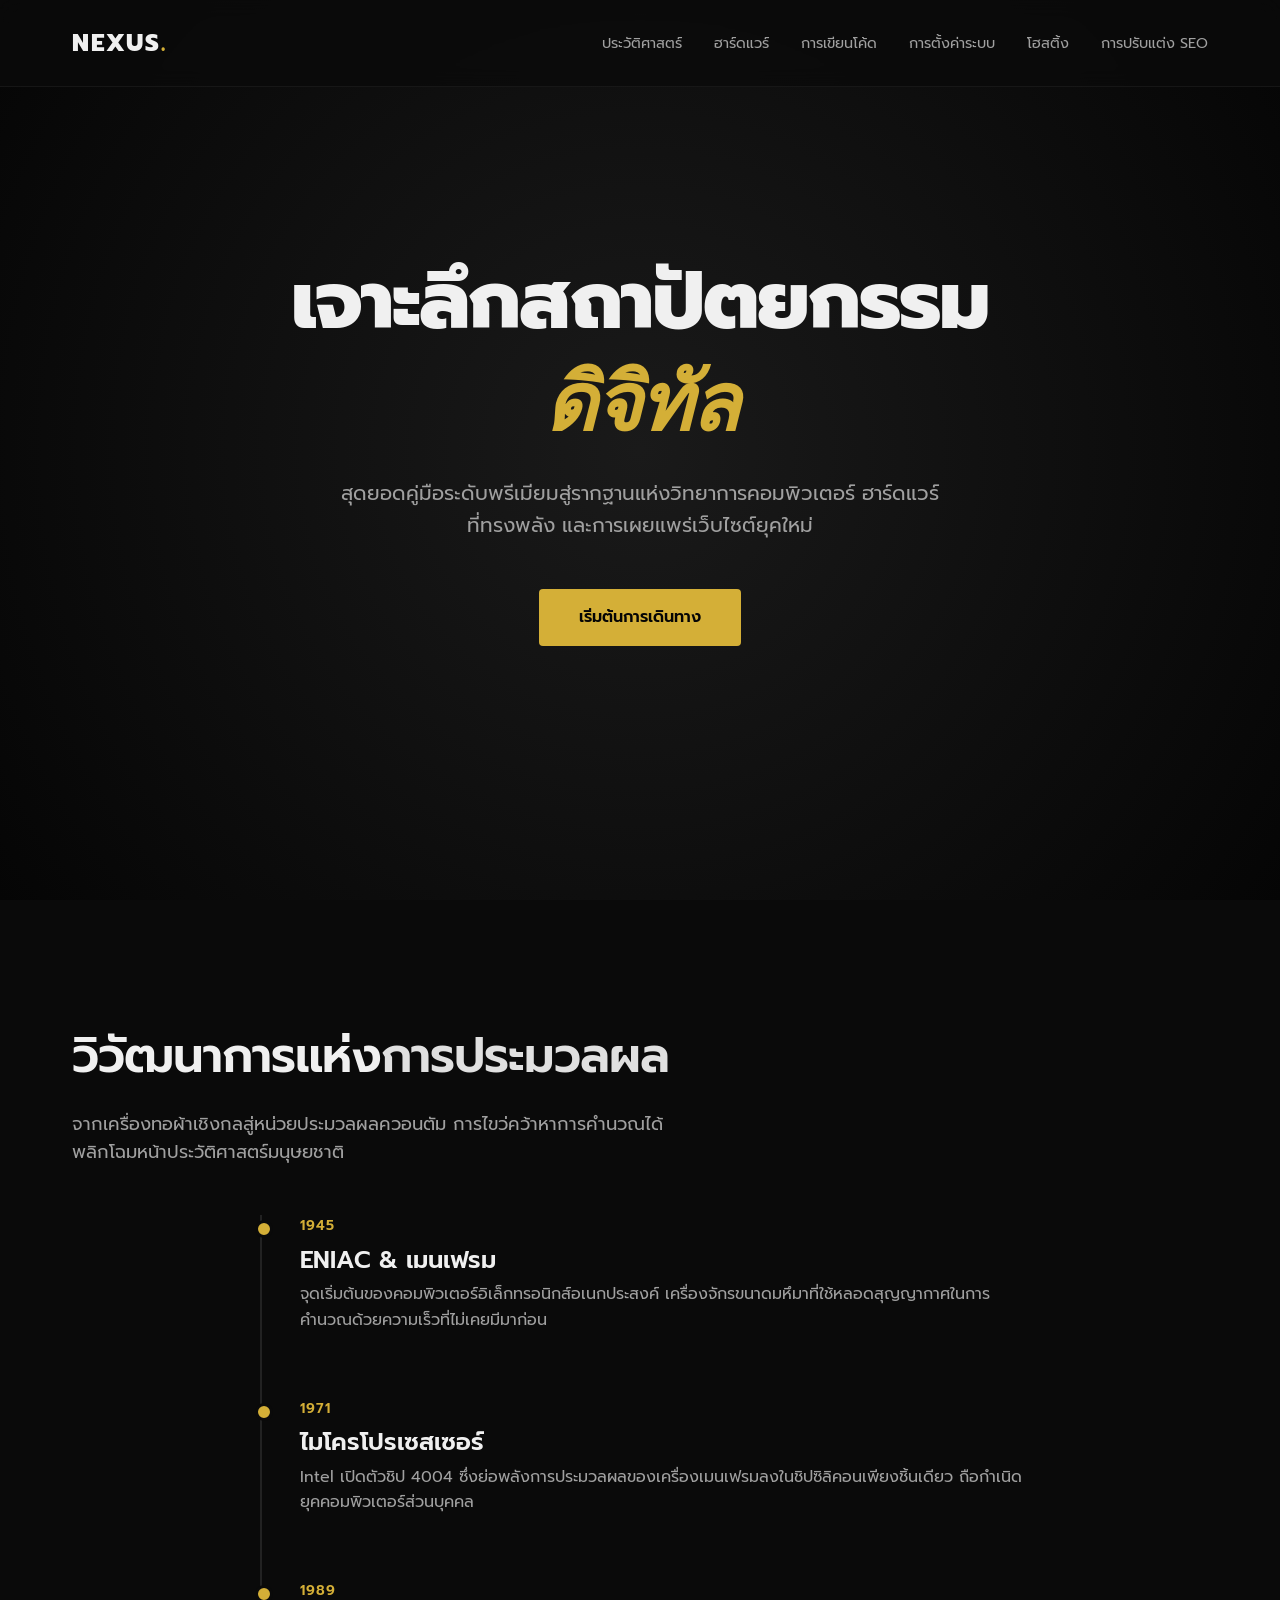
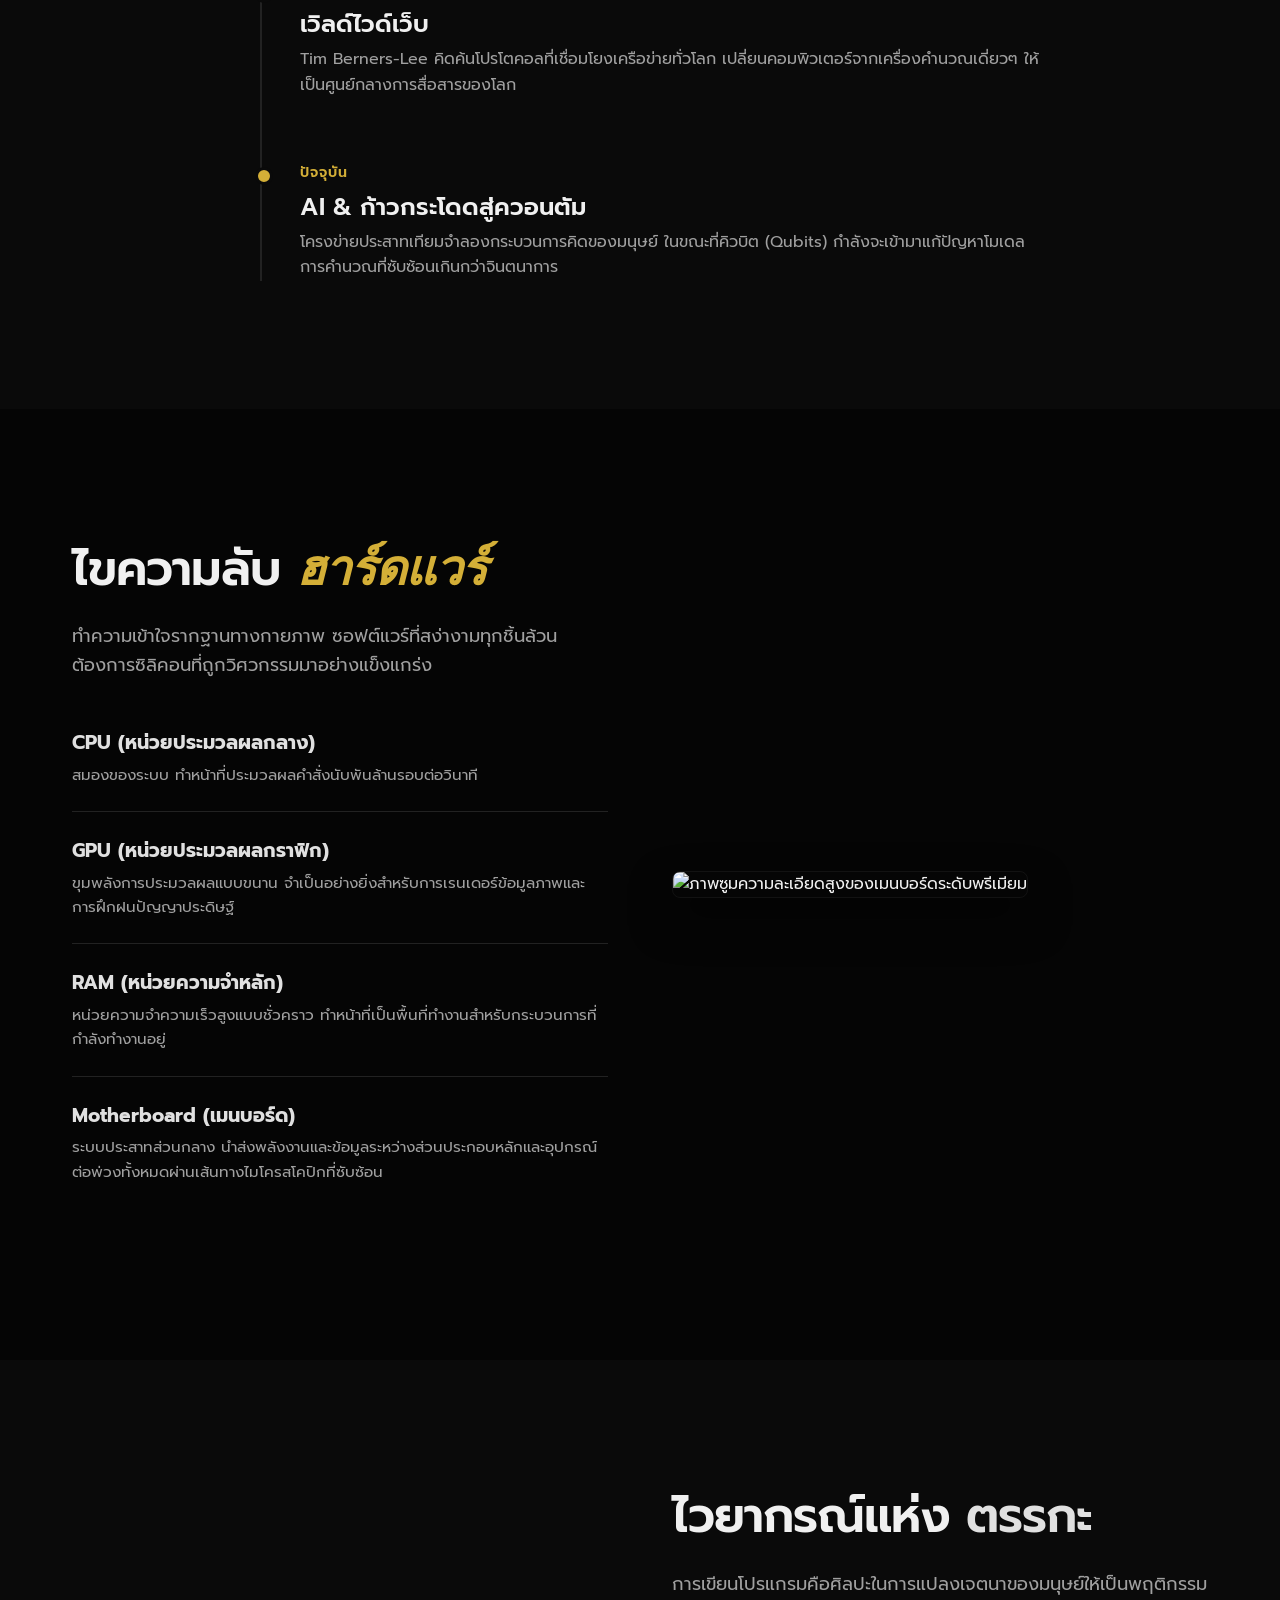
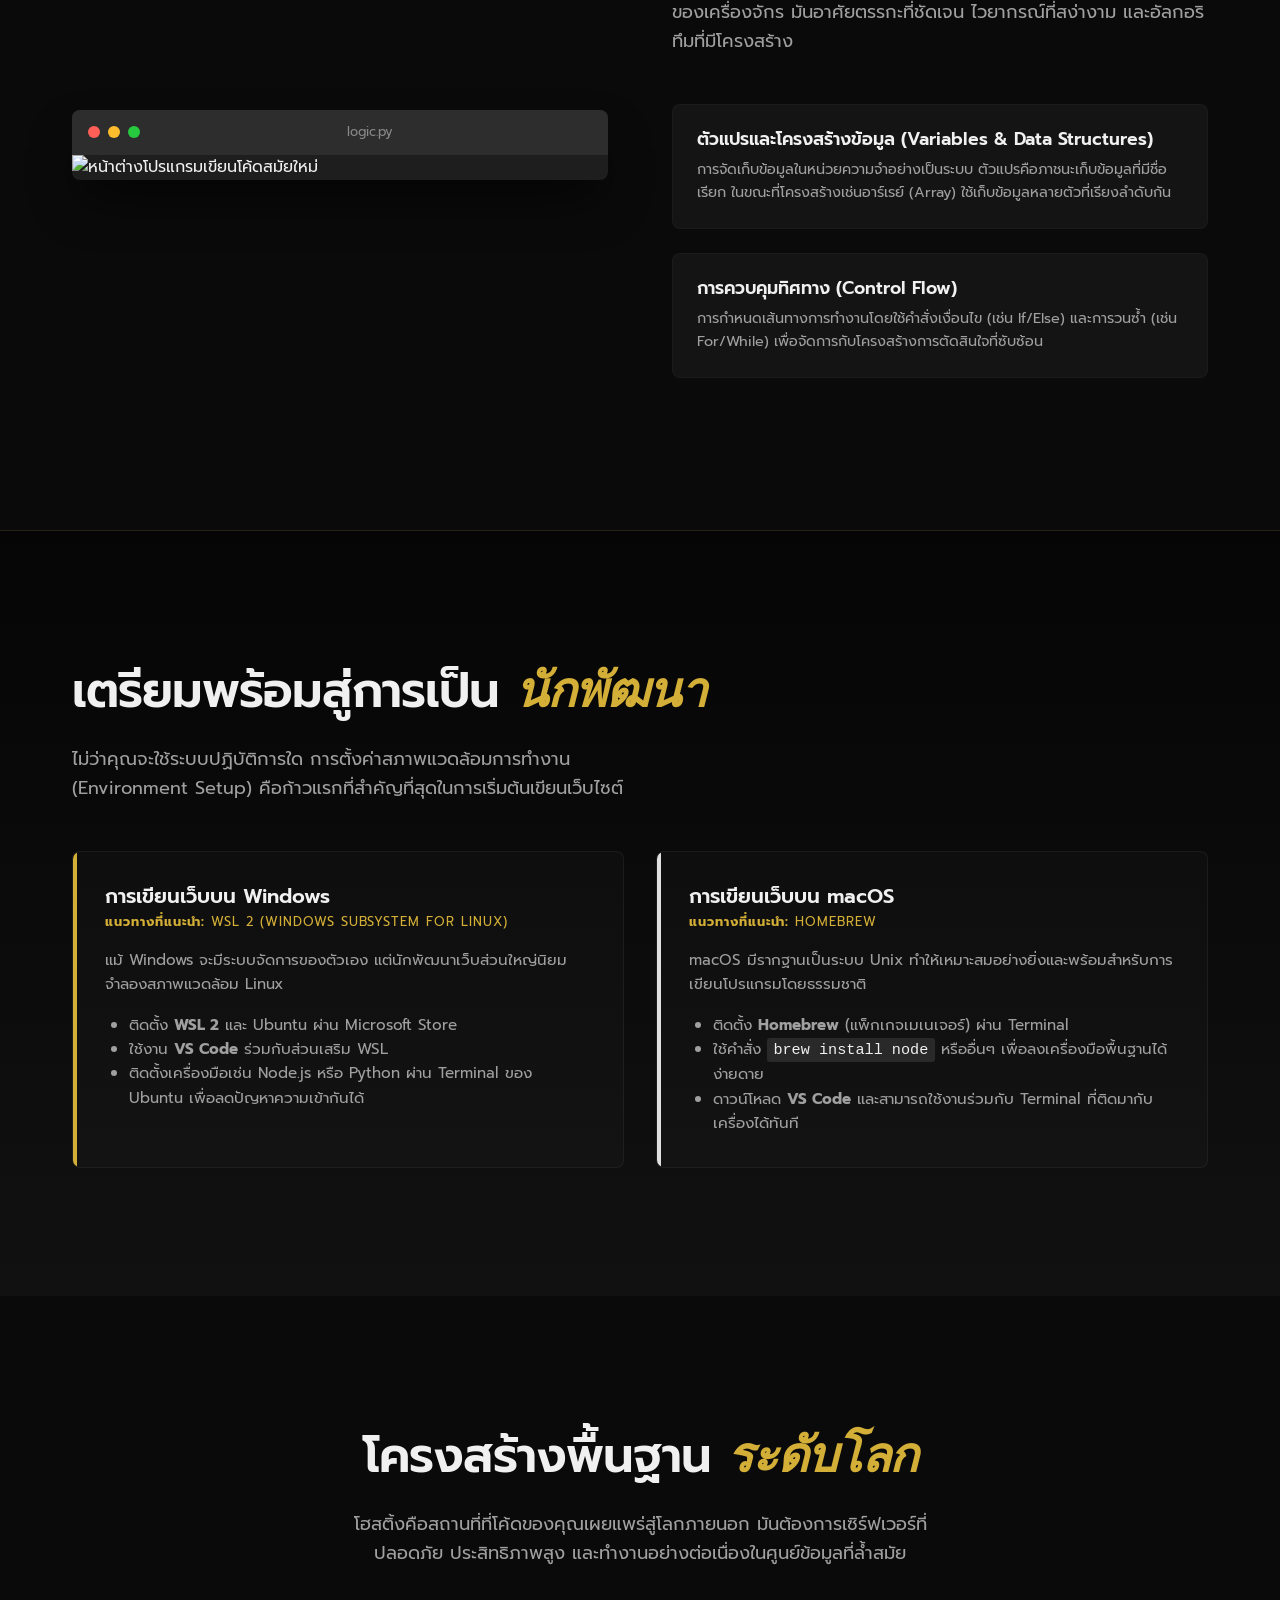
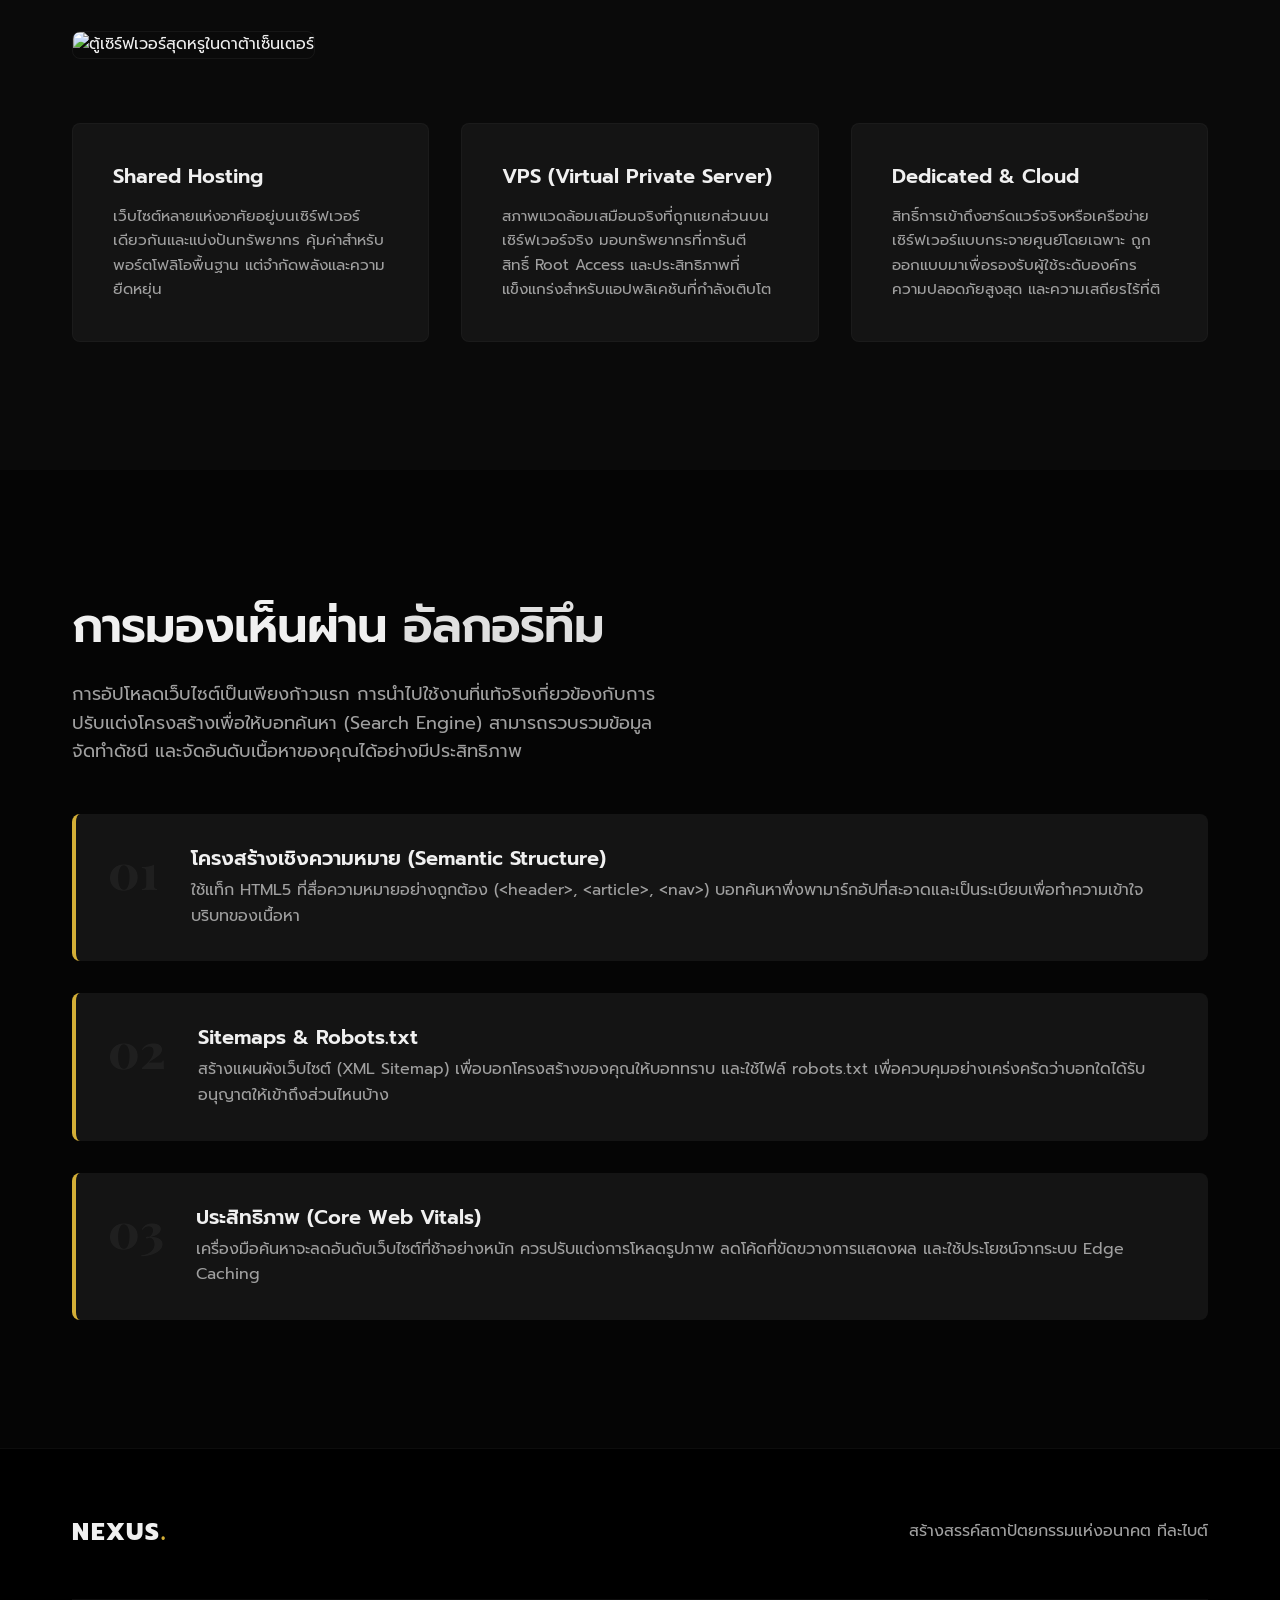
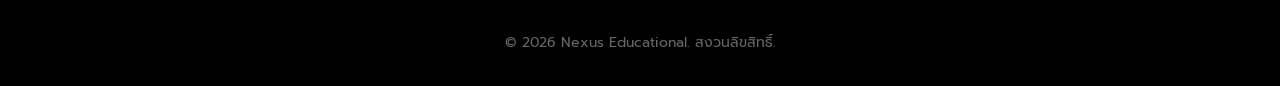
==== index.html @ eb14ba60 "Add files via upload" ====
<!DOCTYPE html>
<html lang="th">
<head>
    <meta charset="UTF-8">
    <meta name="viewport" content="width=device-width, initial-scale=1.0">
    <title>Nexus | สถาปัตยกรรมแห่งการประมวลผล</title>
    <meta name="description" content="สุดยอดคู่มือระดับพรีเมียมสู่รากฐานแห่งวิทยาการคอมพิวเตอร์ ฮาร์ดแวร์ การเขียนโค้ด เว็บโฮสติ้ง และการนำเว็บไซต์ขึ้นระบบ">
    <link rel="preconnect" href="https://fonts.googleapis.com">
    <link rel="preconnect" href="https://fonts.gstatic.com" crossorigin>
    <link href="https://fonts.googleapis.com/css2?family=Inter:wght@300;400;600;800&family=Playfair+Display:ital,wght@0,600;1,600&family=Prompt:wght@300;400;600;800&display=swap" rel="stylesheet">
    <link rel="stylesheet" href="style.css">
    <style>
        /* Override base font to Thai font */
        html {
            font-family: 'Prompt', 'Inter', sans-serif;
        }
    </style>
</head>
<body>

    <!-- Navigation -->
    <nav class="navbar">
        <div class="nav-container">
            <a href="#" class="logo">NEXUS<span>.</span></a>
            <div class="nav-links">
                <a href="#history">ประวัติศาสตร์</a>
                <a href="#hardware">ฮาร์ดแวร์</a>
                <a href="#coding">การเขียนโค้ด</a>
                <a href="#setup">การตั้งค่าระบบ</a>
                <a href="#hosting">โฮสติ้ง</a>
                <a href="#seo">การปรับแต่ง SEO</a>
            </div>
        </div>
    </nav>

    <!-- Hero Section -->
    <header class="hero">
        <div class="hero-content reveal">
            <h1 class="hero-title">เจาะลึกสถาปัตยกรรม <br> <span class="highlight-gold">ดิจิทัล</span></h1>
            <p class="hero-subtitle">สุดยอดคู่มือระดับพรีเมียมสู่รากฐานแห่งวิทยาการคอมพิวเตอร์ ฮาร์ดแวร์ที่ทรงพลัง และการเผยแพร่เว็บไซต์ยุคใหม่</p>
            <a href="#history" class="cta-button">เริ่มต้นการเดินทาง</a>
        </div>
        <div class="hero-overlay"></div>
    </header>

    <!-- Section: Computer History -->
    <section id="history" class="section history-section dark-bg">
        <div class="container reveal">
            <h2 class="section-title">วิวัฒนาการแห่ง<span class="highlight-silver">การประมวลผล</span></h2>
            <p class="section-desc">จากเครื่องทอผ้าเชิงกลสู่หน่วยประมวลผลควอนตัม การไขว่คว้าหาการคำนวณได้พลิกโฉมหน้าประวัติศาสตร์มนุษยชาติ</p>
            
            <div class="timeline">
                <div class="timeline-item">
                    <div class="timeline-date">1945</div>
                    <h3 class="timeline-title">ENIAC & เมนเฟรม</h3>
                    <p>จุดเริ่มต้นของคอมพิวเตอร์อิเล็กทรอนิกส์อเนกประสงค์ เครื่องจักรขนาดมหึมาที่ใช้หลอดสุญญากาศในการคำนวณด้วยความเร็วที่ไม่เคยมีมาก่อน</p>
                </div>
                <div class="timeline-item">
                    <div class="timeline-date">1971</div>
                    <h3 class="timeline-title">ไมโครโปรเซสเซอร์</h3>
                    <p>Intel เปิดตัวชิป 4004 ซึ่งย่อพลังการประมวลผลของเครื่องเมนเฟรมลงในชิปซิลิคอนเพียงชิ้นเดียว ถือกำเนิดยุคคอมพิวเตอร์ส่วนบุคคล</p>
                </div>
                <div class="timeline-item">
                    <div class="timeline-date">1989</div>
                    <h3 class="timeline-title">เวิลด์ไวด์เว็บ</h3>
                    <p>Tim Berners-Lee คิดค้นโปรโตคอลที่เชื่อมโยงเครือข่ายทั่วโลก เปลี่ยนคอมพิวเตอร์จากเครื่องคำนวณเดี่ยวๆ ให้เป็นศูนย์กลางการสื่อสารของโลก</p>
                </div>
                <div class="timeline-item">
                    <div class="timeline-date">ปัจจุบัน</div>
                    <h3 class="timeline-title">AI & ก้าวกระโดดสู่ควอนตัม</h3>
                    <p>โครงข่ายประสาทเทียมจำลองกระบวนการคิดของมนุษย์ ในขณะที่คิวบิต (Qubits) กำลังจะเข้ามาแก้ปัญหาโมเดลการคำนวณที่ซับซ้อนเกินกว่าจินตนาการ</p>
                </div>
            </div>
        </div>
    </section>

    <!-- Section: Hardware -->
    <section id="hardware" class="section hardware-section darker-bg">
        <div class="container">
            <div class="split-layout">
                <div class="split-content reveal">
                    <h2 class="section-title">ไขความลับ <span class="highlight-gold">ฮาร์ดแวร์</span></h2>
                    <p class="section-desc">ทำความเข้าใจรากฐานทางกายภาพ ซอฟต์แวร์ที่สง่างามทุกชิ้นล้วนต้องการซิลิคอนที่ถูกวิศวกรรมมาอย่างแข็งแกร่ง</p>
                    <ul class="feature-list">
                        <li>
                            <strong>CPU (หน่วยประมวลผลกลาง)</strong>
                            <p>สมองของระบบ ทำหน้าที่ประมวลผลคำสั่งนับพันล้านรอบต่อวินาที</p>
                        </li>
                        <li>
                            <strong>GPU (หน่วยประมวลผลกราฟิก)</strong>
                            <p>ขุมพลังการประมวลผลแบบขนาน จำเป็นอย่างยิ่งสำหรับการเรนเดอร์ข้อมูลภาพและการฝึกฝนปัญญาประดิษฐ์</p>
                        </li>
                        <li>
                            <strong>RAM (หน่วยความจำหลัก)</strong>
                            <p>หน่วยความจำความเร็วสูงแบบชั่วคราว ทำหน้าที่เป็นพื้นที่ทำงานสำหรับกระบวนการที่กำลังทำงานอยู่</p>
                        </li>
                        <li>
                            <strong>Motherboard (เมนบอร์ด)</strong>
                            <p>ระบบประสาทส่วนกลาง นำส่งพลังงานและข้อมูลระหว่างส่วนประกอบหลักและอุปกรณ์ต่อพ่วงทั้งหมดผ่านเส้นทางไมโครสโคปิกที่ซับซ้อน</p>
                        </li>
                    </ul>
                </div>
                <div class="split-image reveal">
                    <img src="assets/motherboard.png" alt="ภาพซูมความละเอียดสูงของเมนบอร์ดระดับพรีเมียม">
                </div>
            </div>
        </div>
    </section>

    <!-- Section: Coding Basics -->
    <section id="coding" class="section coding-section dark-bg">
        <div class="container">
            <div class="split-layout reverse">
                <div class="split-content reveal">
                    <h2 class="section-title">ไวยากรณ์แห่ง <span class="highlight-silver">ตรรกะ</span></h2>
                    <p class="section-desc">การเขียนโปรแกรมคือศิลปะในการแปลงเจตนาของมนุษย์ให้เป็นพฤติกรรมของเครื่องจักร มันอาศัยตรรกะที่ชัดเจน ไวยากรณ์ที่สง่างาม และอัลกอริทึมที่มีโครงสร้าง</p>
                    <div class="code-concept">
                        <h3>ตัวแปรและโครงสร้างข้อมูล (Variables & Data Structures)</h3>
                        <p>การจัดเก็บข้อมูลในหน่วยความจำอย่างเป็นระบบ ตัวแปรคือภาชนะเก็บข้อมูลที่มีชื่อเรียก ในขณะที่โครงสร้างเช่นอาร์เรย์ (Array) ใช้เก็บข้อมูลหลายตัวที่เรียงลำดับกัน</p>
                    </div>
                    <div class="code-concept">
                        <h3>การควบคุมทิศทาง (Control Flow)</h3>
                        <p>การกำหนดเส้นทางการทำงานโดยใช้คำสั่งเงื่อนไข (เช่น If/Else) และการวนซ้ำ (เช่น For/While) เพื่อจัดการกับโครงสร้างการตัดสินใจที่ซับซ้อน</p>
                    </div>
                </div>
                <div class="split-image code-window reveal">
                    <div class="window-header">
                        <span class="dot red"></span>
                        <span class="dot yellow"></span>
                        <span class="dot green"></span>
                        <span class="filename">logic.py</span>
                    </div>
                    <img src="assets/code_editor.png" alt="หน้าต่างโปรแกรมเขียนโค้ดสมัยใหม่">
                </div>
            </div>
        </div>
    </section>

    <!-- Section: Environment Setup -->
    <section id="setup" class="section setup-section darker-bg highlight-section">
        <div class="container reveal">
            <h2 class="section-title">เตรียมพร้อมสู่การเป็น <span class="highlight-gold">นักพัฒนา</span></h2>
            <p class="section-desc">ไม่ว่าคุณจะใช้ระบบปฏิบัติการใด การตั้งค่าสภาพแวดล้อมการทำงาน (Environment Setup) คือก้าวแรกที่สำคัญที่สุดในการเริ่มต้นเขียนเว็บไซต์</p>
            
            <div class="domain-grid">
                <div class="domain-card">
                    <h3>การเขียนเว็บบน Windows</h3>
                    <p><strong>แนวทางที่แนะนำ:</strong> WSL 2 (Windows Subsystem for Linux)</p>
                    <p>แม้ Windows จะมีระบบจัดการของตัวเอง แต่นักพัฒนาเว็บส่วนใหญ่นิยมจำลองสภาพแวดล้อม Linux</p>
                    <ul style="margin-top: 1rem; margin-left: 1.5rem; color: var(--text-secondary); font-size: 0.95rem;">
                        <li>ติดตั้ง <strong>WSL 2</strong> และ Ubuntu ผ่าน Microsoft Store</li>
                        <li>ใช้งาน <strong>VS Code</strong> ร่วมกับส่วนเสริม WSL</li>
                        <li>ติดตั้งเครื่องมือเช่น Node.js หรือ Python ผ่าน Terminal ของ Ubuntu เพื่อลดปัญหาความเข้ากันได้</li>
                    </ul>
                </div>
                <div class="domain-card">
                    <h3>การเขียนเว็บบน macOS</h3>
                    <p><strong>แนวทางที่แนะนำ:</strong> Homebrew</p>
                    <p>macOS มีรากฐานเป็นระบบ Unix ทำให้เหมาะสมอย่างยิ่งและพร้อมสำหรับการเขียนโปรแกรมโดยธรรมชาติ</p>
                    <ul style="margin-top: 1rem; margin-left: 1.5rem; color: var(--text-secondary); font-size: 0.95rem;">
                        <li>ติดตั้ง <strong>Homebrew</strong> (แพ็กเกจเมเนเจอร์) ผ่าน Terminal</li>
                        <li>ใช้คำสั่ง <code>brew install node</code> หรืออื่นๆ เพื่อลงเครื่องมือพื้นฐานได้ง่ายดาย</li>
                        <li>ดาวน์โหลด <strong>VS Code</strong> และสามารถใช้งานร่วมกับ Terminal ที่ติดมากับเครื่องได้ทันที</li>
                    </ul>
                </div>
            </div>
        </div>
    </section>

    <!-- Section: Website Hosting -->
    <section id="hosting" class="section hosting-section dark-bg">
        <div class="container">
            <div class="center-header reveal">
                <h2 class="section-title">โครงสร้างพื้นฐาน <span class="highlight-gold">ระดับโลก</span></h2>
                <p class="section-desc">โฮสติ้งคือสถานที่ที่โค้ดของคุณเผยแพร่สู่โลกภายนอก มันต้องการเซิร์ฟเวอร์ที่ปลอดภัย ประสิทธิภาพสูง และทำงานอย่างต่อเนื่องในศูนย์ข้อมูลที่ล้ำสมัย</p>
            </div>
            
            <div class="image-banner reveal">
                <img src="assets/server_rack.png" alt="ตู้เซิร์ฟเวอร์สุดหรูในดาต้าเซ็นเตอร์">
            </div>

            <div class="cards-grid">
                <div class="card reveal">
                    <h3>Shared Hosting</h3>
                    <p>เว็บไซต์หลายแห่งอาศัยอยู่บนเซิร์ฟเวอร์เดียวกันและแบ่งปันทรัพยากร คุ้มค่าสำหรับพอร์ตโฟลิโอพื้นฐาน แต่จำกัดพลังและความยืดหยุ่น</p>
                </div>
                <div class="card reveal">
                    <h3>VPS (Virtual Private Server)</h3>
                    <p>สภาพแวดล้อมเสมือนจริงที่ถูกแยกส่วนบนเซิร์ฟเวอร์จริง มอบทรัพยากรที่การันตี สิทธิ์ Root Access และประสิทธิภาพที่แข็งแกร่งสำหรับแอปพลิเคชันที่กำลังเติบโต</p>
                </div>
                <div class="card reveal">
                    <h3>Dedicated & Cloud</h3>
                    <p>สิทธิ์การเข้าถึงฮาร์ดแวร์จริงหรือเครือข่ายเซิร์ฟเวอร์แบบกระจายศูนย์โดยเฉพาะ ถูกออกแบบมาเพื่อรองรับผู้ใช้ระดับองค์กร ความปลอดภัยสูงสุด และความเสถียรไร้ที่ติ</p>
                </div>
            </div>
        </div>
    </section>

    <!-- Section: Search Engine Deployment -->
    <section id="seo" class="section seo-section darker-bg">
        <div class="container reveal">
            <h2 class="section-title">การมองเห็นผ่าน <span class="highlight-silver">อัลกอริทึม</span></h2>
            <p class="section-desc">การอัปโหลดเว็บไซต์เป็นเพียงก้าวแรก การนำไปใช้งานที่แท้จริงเกี่ยวข้องกับการปรับแต่งโครงสร้างเพื่อให้บอทค้นหา (Search Engine) สามารถรวบรวมข้อมูล จัดทำดัชนี และจัดอันดับเนื้อหาของคุณได้อย่างมีประสิทธิภาพ</p>
            
            <div class="seo-steps">
                <div class="step">
                    <div class="step-number">01</div>
                    <div class="step-content">
                        <h4>โครงสร้างเชิงความหมาย (Semantic Structure)</h4>
                        <p>ใช้แท็ก HTML5 ที่สื่อความหมายอย่างถูกต้อง (&lt;header&gt;, &lt;article&gt;, &lt;nav&gt;) บอทค้นหาพึ่งพามาร์กอัปที่สะอาดและเป็นระเบียบเพื่อทำความเข้าใจบริบทของเนื้อหา</p>
                    </div>
                </div>
                <div class="step">
                    <div class="step-number">02</div>
                    <div class="step-content">
                        <h4>Sitemaps & Robots.txt</h4>
                        <p>สร้างแผนผังเว็บไซต์ (XML Sitemap) เพื่อบอกโครงสร้างของคุณให้บอททราบ และใช้ไฟล์ robots.txt เพื่อควบคุมอย่างเคร่งครัดว่าบอทใดได้รับอนุญาตให้เข้าถึงส่วนไหนบ้าง</p>
                    </div>
                </div>
                <div class="step">
                    <div class="step-number">03</div>
                    <div class="step-content">
                        <h4>ประสิทธิภาพ (Core Web Vitals)</h4>
                        <p>เครื่องมือค้นหาจะลดอันดับเว็บไซต์ที่ช้าอย่างหนัก ควรปรับแต่งการโหลดรูปภาพ ลดโค้ดที่ขัดขวางการแสดงผล และใช้ประโยชน์จากระบบ Edge Caching</p>
                    </div>
                </div>
            </div>
        </div>
    </section>


    <!-- Footer -->
    <footer class="footer">
        <div class="container">
            <div class="footer-content">
                <div class="footer-logo">NEXUS<span>.</span></div>
                <p>สร้างสรรค์สถาปัตยกรรมแห่งอนาคต ทีละไบต์</p>
            </div>
            <div class="footer-bottom">
                <p>&copy; 2026 Nexus Educational. สงวนลิขสิทธิ์.</p>
            </div>
        </div>
    </footer>

    <script src="script.js"></script>
</body>
</html>
---- style.css ----
/* Reset & Base Styles */
:root {
    --bg-darker: #050505;
    --bg-dark: #0a0a0a;
    --bg-card: #141414;
    --text-primary: #f0f0f0;
    --text-secondary: #a0a0a0;
    --accent-gold: #d4af37;
    --accent-gold-hover: #b5952f;
    --accent-silver: #e0e0e0;
    --border-color: #222;
}

* {
    margin: 0;
    padding: 0;
    box-sizing: border-box;
}

html {
    scroll-behavior: smooth;
    font-family: 'Inter', sans-serif;
    color: var(--text-primary);
    background-color: var(--bg-dark);
}

body {
    line-height: 1.6;
    overflow-x: hidden;
}

h1, h2, h3, h4 {
    font-weight: 600;
    line-height: 1.2;
}

a {
    text-decoration: none;
    color: inherit;
}

/* Typography Enhancements */
.highlight-gold {
    color: var(--accent-gold);
    font-family: 'Playfair Display', serif;
    font-style: italic;
}

.highlight-silver {
    color: var(--accent-silver);
}

.section-title {
    font-size: 3rem;
    margin-bottom: 1.5rem;
    letter-spacing: -1px;
}

.section-desc {
    font-size: 1.125rem;
    color: var(--text-secondary);
    max-width: 600px;
    margin-bottom: 3rem;
}

/* Container */
.container {
    max-width: 1200px;
    margin: 0 auto;
    padding: 0 2rem;
}

.section {
    padding: 8rem 0;
}

.dark-bg {
    background-color: var(--bg-dark);
}

.darker-bg {
    background-color: var(--bg-darker);
}

/* Navigation */
.navbar {
    position: fixed;
    top: 0;
    width: 100%;
    padding: 1.5rem 0;
    background: rgba(10, 10, 10, 0.8);
    backdrop-filter: blur(10px);
    border-bottom: 1px solid rgba(255, 255, 255, 0.05);
    z-index: 1000;
    transition: all 0.3s ease;
}

.nav-container {
    max-width: 1200px;
    margin: 0 auto;
    padding: 0 2rem;
    display: flex;
    justify-content: space-between;
    align-items: center;
}

.logo {
    font-size: 1.5rem;
    font-weight: 800;
    letter-spacing: 2px;
}

.logo span {
    color: var(--accent-gold);
}

.nav-links {
    display: flex;
    gap: 2rem;
    align-items: center;
}

.nav-links a {
    font-size: 0.9rem;
    font-weight: 400;
    color: var(--text-secondary);
    transition: color 0.3s ease;
}

.nav-links a:hover {
    color: var(--text-primary);
}

.nav-cta {
    border: 1px solid var(--accent-gold);
    padding: 0.5rem 1rem;
    border-radius: 4px;
    color: var(--accent-gold) !important;
    transition: all 0.3s ease !important;
}

.nav-cta:hover {
    background: var(--accent-gold);
    color: var(--bg-darker) !important;
}

/* Hero Section */
.hero {
    height: 100vh;
    display: flex;
    align-items: center;
    justify-content: center;
    position: relative;
    text-align: center;
    background: radial-gradient(circle at center, #1a1a1a 0%, var(--bg-darker) 100%);
    overflow: hidden;
}

.hero-content {
    position: relative;
    z-index: 2;
    max-width: 800px;
    padding: 0 2rem;
}

.hero-title {
    font-size: 5rem;
    font-weight: 800;
    margin-bottom: 1.5rem;
    letter-spacing: -2px;
}

.hero-subtitle {
    font-size: 1.25rem;
    color: var(--text-secondary);
    margin-bottom: 3rem;
    max-width: 600px;
    margin-left: auto;
    margin-right: auto;
}

.cta-button {
    display: inline-block;
    padding: 1rem 2.5rem;
    background-color: var(--accent-gold);
    color: var(--bg-darker);
    font-weight: 600;
    border-radius: 4px;
    transition: transform 0.3s ease, background-color 0.3s ease;
}

.cta-button:hover {
    background-color: var(--accent-gold-hover);
    transform: translateY(-2px);
}

/* Timeline */
.timeline {
    position: relative;
    max-width: 800px;
    margin: 0 auto;
}

.timeline::before {
    content: '';
    position: absolute;
    top: 0;
    left: 20px;
    height: 100%;
    width: 2px;
    background: var(--border-color);
}

.timeline-item {
    position: relative;
    padding-left: 60px;
    margin-bottom: 4rem;
}

.timeline-item:last-child {
    margin-bottom: 0;
}

.timeline-item::before {
    content: '';
    position: absolute;
    left: 15px;
    top: 5px;
    width: 12px;
    height: 12px;
    border-radius: 50%;
    background: var(--accent-gold);
    border: 3px solid var(--bg-dark);
}

.timeline-date {
    font-size: 0.875rem;
    color: var(--accent-gold);
    margin-bottom: 0.5rem;
    font-weight: 600;
    letter-spacing: 1px;
}

.timeline-title {
    font-size: 1.5rem;
    margin-bottom: 0.5rem;
}

.timeline-item p {
    color: var(--text-secondary);
}

/* Split Layout */
.split-layout {
    display: grid;
    grid-template-columns: 1fr 1fr;
    gap: 4rem;
    align-items: center;
}

.split-layout.reverse {
    direction: rtl;
}

.split-layout.reverse > * {
    direction: ltr;
}

.feature-list {
    list-style: none;
    margin-top: 2rem;
}

.feature-list li {
    margin-bottom: 1.5rem;
    padding-bottom: 1.5rem;
    border-bottom: 1px solid var(--border-color);
}

.feature-list li:last-child {
    border-bottom: none;
}

.feature-list strong {
    display: block;
    font-size: 1.2rem;
    margin-bottom: 0.25rem;
    color: var(--accent-silver);
}

.feature-list p {
    color: var(--text-secondary);
    font-size: 0.95rem;
}

.split-image img {
    width: 100%;
    height: auto;
    border-radius: 8px;
    box-shadow: 0 20px 40px rgba(0, 0, 0, 0.5);
    border: 1px solid rgba(255, 255, 255, 0.05);
    transition: transform 0.5s ease;
}

.split-image:hover img {
    transform: scale(1.02);
}

/* Code Concept */
.code-concept {
    background: var(--bg-card);
    padding: 1.5rem;
    border-radius: 8px;
    margin-bottom: 1.5rem;
    border: 1px solid rgba(255, 255, 255, 0.03);
}

.code-concept h3 {
    margin-bottom: 0.5rem;
    font-size: 1.1rem;
}

.code-concept p {
    color: var(--text-secondary);
    font-size: 0.9rem;
}

/* Code Window Simulation */
.code-window {
    background: #1e1e1e;
    border-radius: 8px;
    overflow: hidden;
    box-shadow: 0 25px 50px -12px rgba(0, 0, 0, 0.7);
}

.window-header {
    background: #2d2d2d;
    padding: 0.75rem 1rem;
    display: flex;
    align-items: center;
    gap: 0.5rem;
}

.dot {
    width: 12px;
    height: 12px;
    border-radius: 50%;
}

.dot.red { background: #ff5f56; }
.dot.yellow { background: #ffbd2e; }
.dot.green { background: #27c93f; }

.filename {
    color: #888;
    font-size: 0.8rem;
    margin-left: auto;
    margin-right: auto;
}

.code-window img {
    display: block;
    width: 100%;
    border-radius: 0;
    box-shadow: none;
    border: none;
}

/* Hosting Cards Grid */
.center-header {
    text-align: center;
    margin-bottom: 4rem;
}

.center-header .section-desc {
    margin: 0 auto;
}

.image-banner {
    margin-bottom: 4rem;
}

.image-banner img {
    width: 100%;
    height: 400px;
    object-fit: cover;
    border-radius: 8px;
    border: 1px solid rgba(255, 255, 255, 0.05);
}

.cards-grid {
    display: grid;
    grid-template-columns: repeat(3, 1fr);
    gap: 2rem;
}

.card {
    background: var(--bg-card);
    padding: 2.5rem;
    border-radius: 8px;
    border: 1px solid rgba(255, 255, 255, 0.03);
    transition: transform 0.3s ease, border-color 0.3s ease;
}

.card:hover {
    transform: translateY(-5px);
    border-color: rgba(212, 175, 55, 0.3); /* Gold tint on hover */
}

.card h3 {
    margin-bottom: 1rem;
    font-size: 1.25rem;
}

.card p {
    color: var(--text-secondary);
    font-size: 0.95rem;
}

/* SEO Steps */
.seo-steps {
    display: flex;
    flex-direction: column;
    gap: 2rem;
}

.step {
    display: flex;
    gap: 2rem;
    background: var(--bg-card);
    padding: 2rem;
    border-radius: 8px;
    border-left: 4px solid var(--accent-gold);
}

.step-number {
    font-size: 3rem;
    font-weight: 800;
    color: rgba(255, 255, 255, 0.05);
    line-height: 1;
    font-family: 'Playfair Display', serif;
}

.step-content h4 {
    font-size: 1.25rem;
    margin-bottom: 0.5rem;
}

.step-content p {
    color: var(--text-secondary);
}

/* Domain Section */
.highlight-section {
    background: linear-gradient(180deg, var(--bg-darker) 0%, #111 100%);
    border-top: 1px solid rgba(212, 175, 55, 0.1);
}

.domain-grid {
    display: grid;
    grid-template-columns: repeat(2, 1fr);
    gap: 2rem;
}

.domain-card {
    background: rgba(255, 255, 255, 0.02);
    border: 1px solid rgba(255, 255, 255, 0.05);
    padding: 2rem;
    border-radius: 8px;
    position: relative;
    overflow: hidden;
}

.domain-card::before {
    content: '';
    position: absolute;
    top: 0;
    left: 0;
    width: 4px;
    height: 100%;
    background: var(--accent-silver);
}

.domain-card:first-child::before {
    background: var(--accent-gold);
}

.domain-card h3 {
    font-size: 1.25rem;
    margin-bottom: 0.25rem;
}

.domain-card p:nth-of-type(1) {
    font-size: 0.8rem;
    text-transform: uppercase;
    letter-spacing: 1px;
    color: var(--accent-gold);
    margin-bottom: 1rem;
}

.domain-card p:nth-of-type(2) {
    color: var(--text-secondary);
    font-size: 0.95rem;
}

.domain-card code {
    background: rgba(255, 255, 255, 0.1);
    padding: 0.2rem 0.4rem;
    border-radius: 3px;
    font-family: monospace;
    color: var(--text-primary);
}

/* Footer */
.footer {
    background: #000;
    padding: 4rem 0 2rem;
    border-top: 1px solid rgba(255, 255, 255, 0.05);
}

.footer-content {
    display: flex;
    justify-content: space-between;
    align-items: center;
    margin-bottom: 3rem;
}

.footer-logo {
    font-size: 1.5rem;
    font-weight: 800;
    letter-spacing: 2px;
}

.footer-logo span {
    color: var(--accent-gold);
}

.footer-content p {
    color: var(--text-secondary);
}

.footer-bottom {
    text-align: center;
    color: #666;
    font-size: 0.875rem;
    padding-top: 2rem;
    border-top: 1px solid rgba(255, 255, 255, 0.05);
}

/* Media Queries */
@media (max-width: 992px) {
    .split-layout {
        grid-template-columns: 1fr;
    }
    .split-image {
        order: -1; /* Image always on top in mobile */
    }
    .cards-grid {
        grid-template-columns: repeat(2, 1fr);
    }
    .hero-title {
        font-size: 4rem;
    }
}

@media (max-width: 768px) {
    .nav-links {
        display: none; /* simple hidden nav for mobile without JS hamburger for now */
    }
    .cards-grid, .domain-grid {
        grid-template-columns: 1fr;
    }
    .hero-title {
        font-size: 3rem;
    }
    .section {
        padding: 5rem 0;
    }
    .image-banner img {
        height: 250px;
    }
}

/* Micro-animations Classes */
.reveal {
    opacity: 0;
    transform: translateY(30px);
    transition: all 0.8s cubic-bezier(0.5, 0, 0, 1);
}

.reveal.active {
    opacity: 1;
    transform: translateY(0);
}
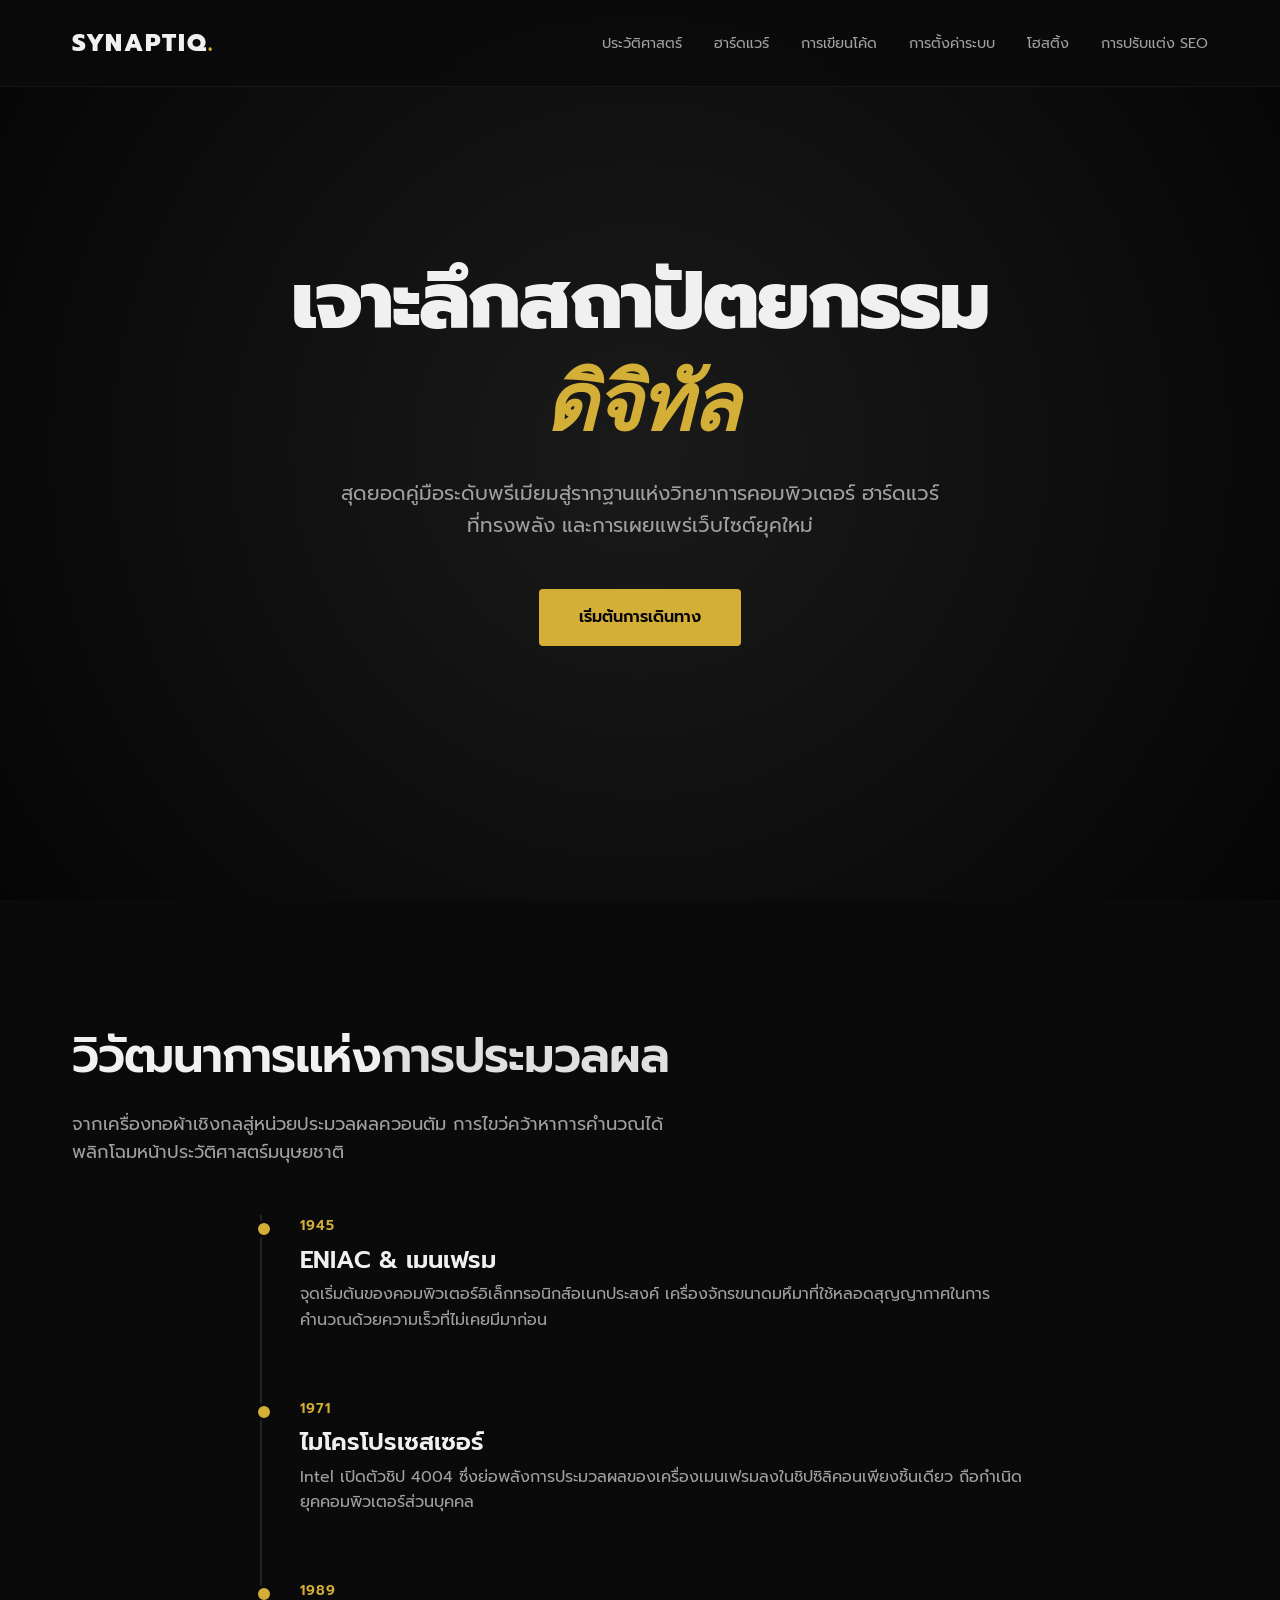
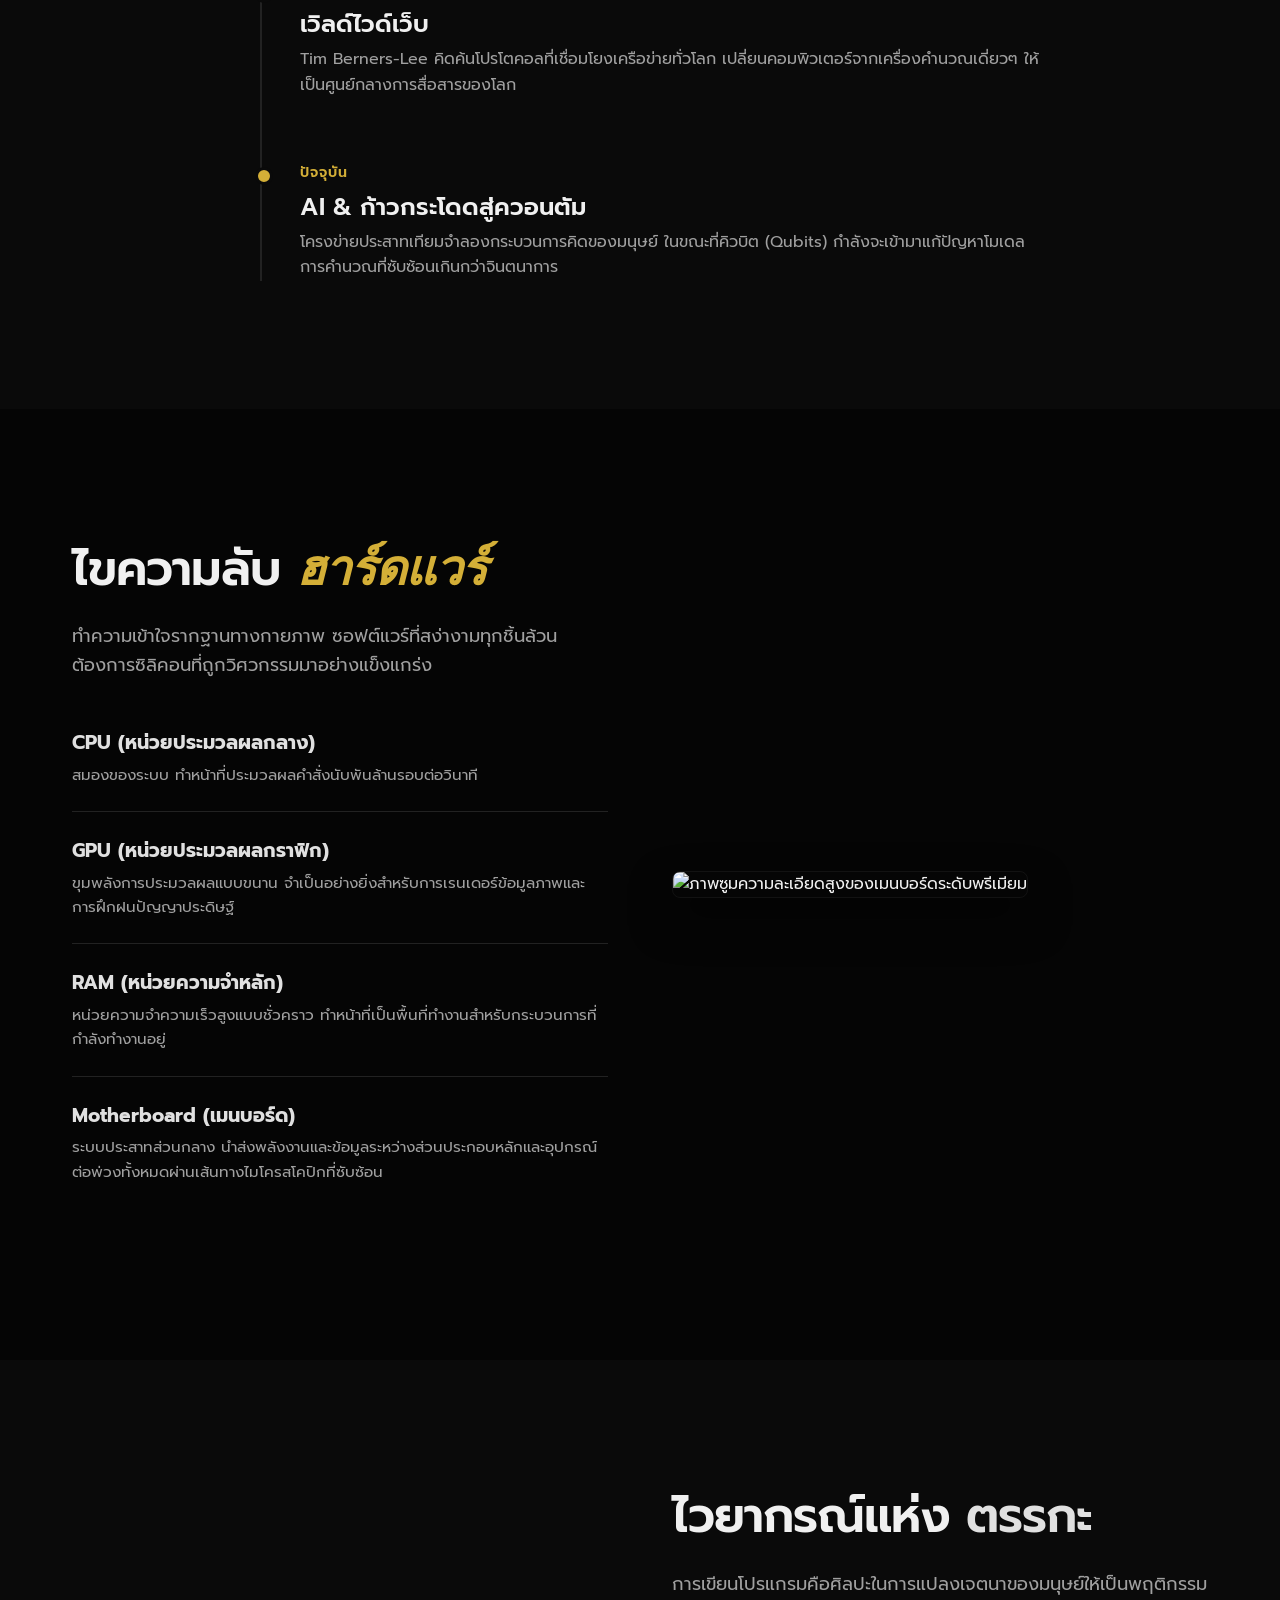
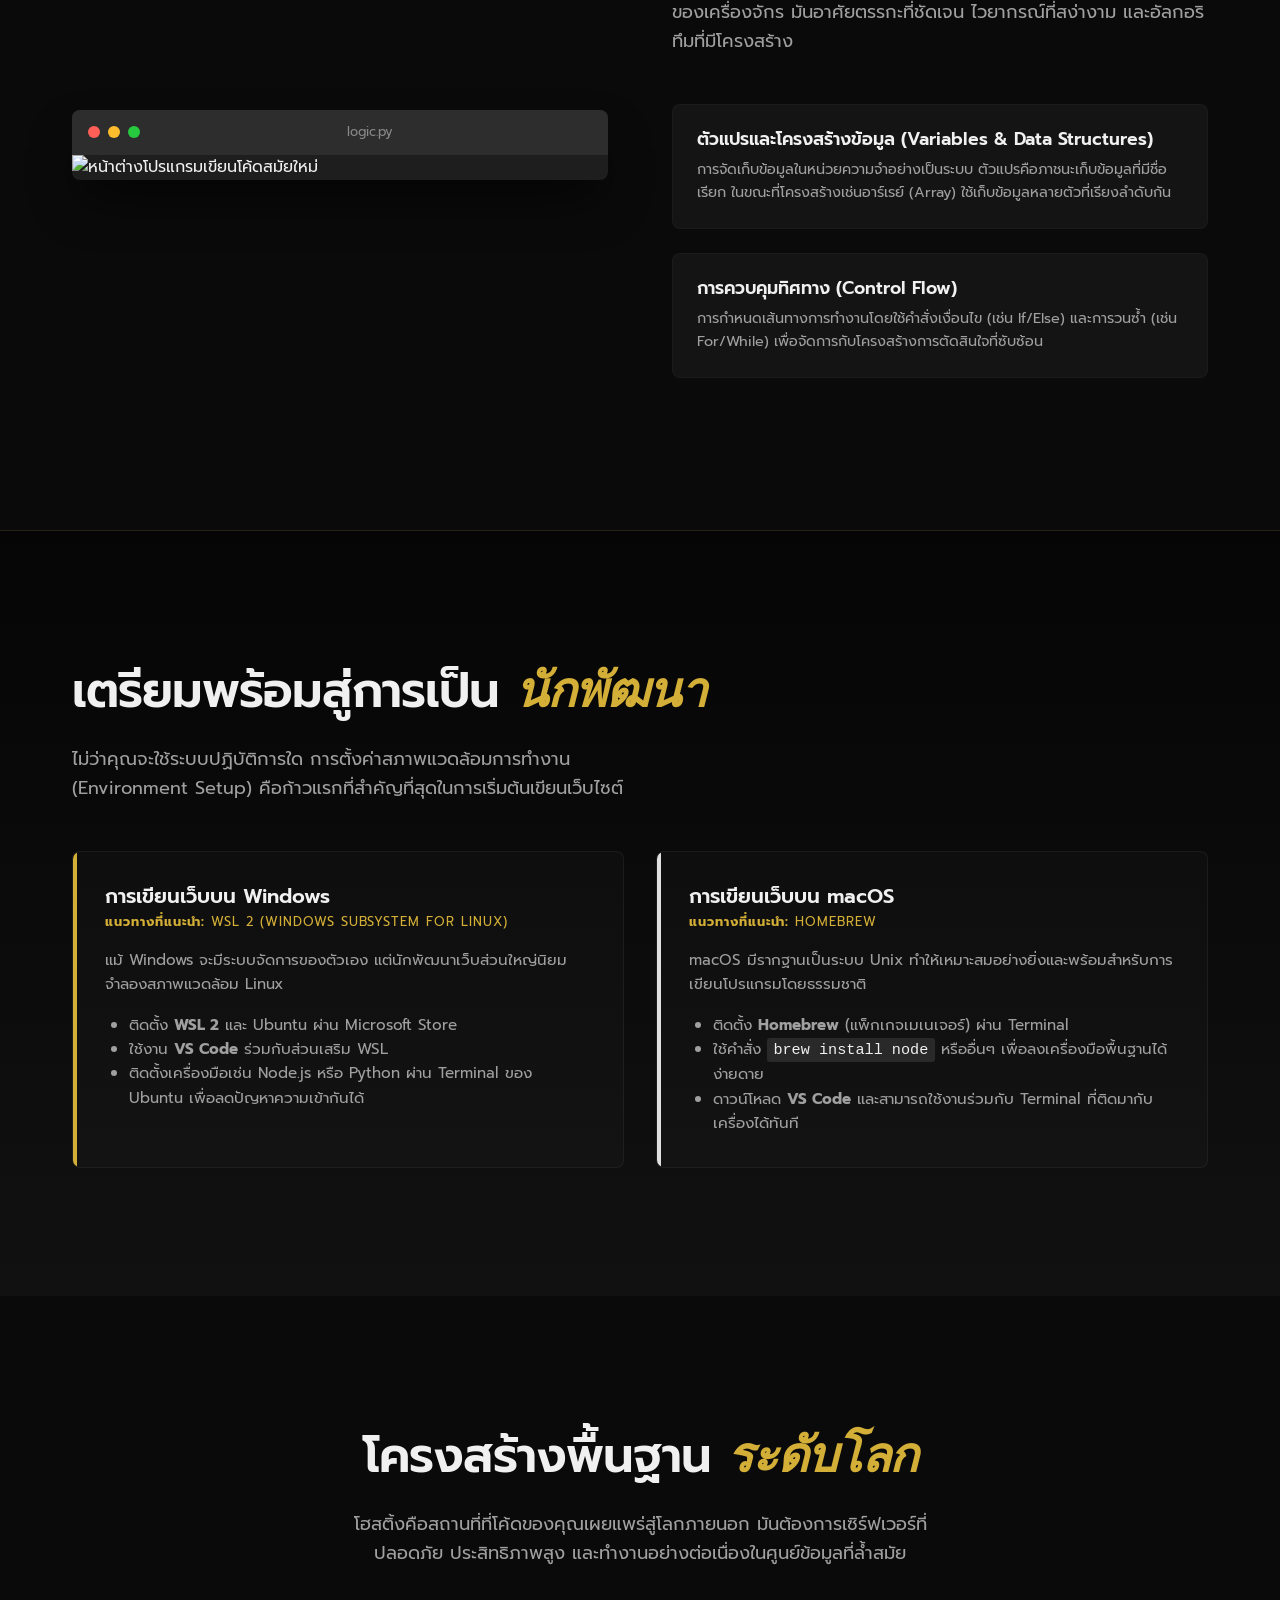
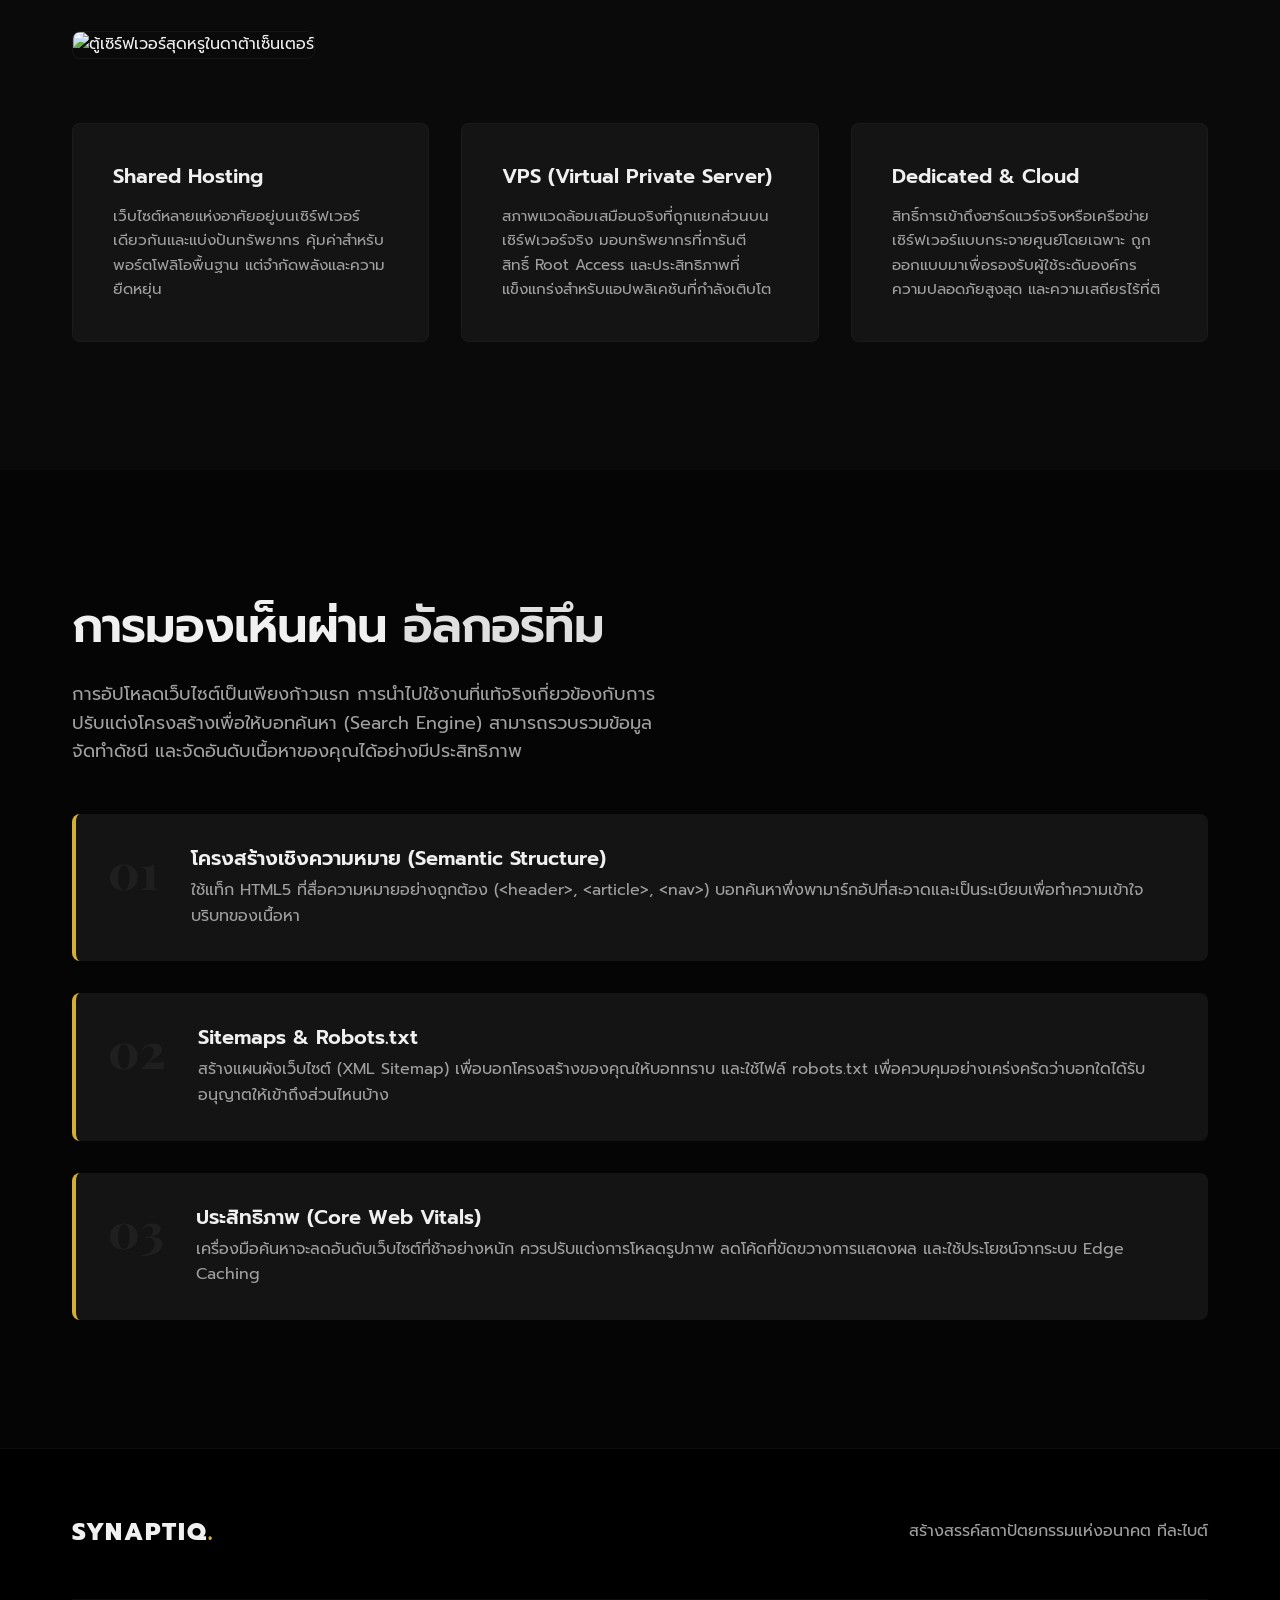
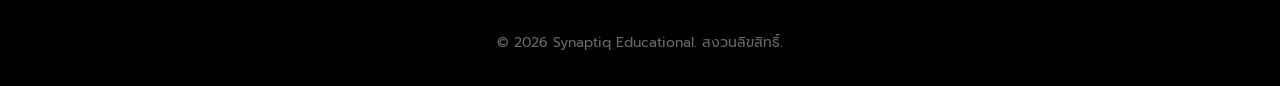
==== commit b963d126: "Add files via upload" ====
--- a/index.html
+++ b/index.html
@@ -3,7 +3,7 @@
 <head>
     <meta charset="UTF-8">
     <meta name="viewport" content="width=device-width, initial-scale=1.0">
-    <title>Nexus | สถาปัตยกรรมแห่งการประมวลผล</title>
+    <title>Synaptiq | สถาปัตยกรรมแห่งการประมวลผล</title>
     <meta name="description" content="สุดยอดคู่มือระดับพรีเมียมสู่รากฐานแห่งวิทยาการคอมพิวเตอร์ ฮาร์ดแวร์ การเขียนโค้ด เว็บโฮสติ้ง และการนำเว็บไซต์ขึ้นระบบ">
     <link rel="preconnect" href="https://fonts.googleapis.com">
     <link rel="preconnect" href="https://fonts.gstatic.com" crossorigin>
@@ -21,7 +21,7 @@
     <!-- Navigation -->
     <nav class="navbar">
         <div class="nav-container">
-            <a href="#" class="logo">NEXUS<span>.</span></a>
+            <a href="#" class="logo">SYNAPTIQ<span>.</span></a>
             <div class="nav-links">
                 <a href="#history">ประวัติศาสตร์</a>
                 <a href="#hardware">ฮาร์ดแวร์</a>
@@ -233,11 +233,11 @@
     <footer class="footer">
         <div class="container">
             <div class="footer-content">
-                <div class="footer-logo">NEXUS<span>.</span></div>
+                <div class="footer-logo">SYNAPTIQ<span>.</span></div>
                 <p>สร้างสรรค์สถาปัตยกรรมแห่งอนาคต ทีละไบต์</p>
             </div>
             <div class="footer-bottom">
-                <p>&copy; 2026 Nexus Educational. สงวนลิขสิทธิ์.</p>
+                <p>&copy; 2026 Synaptiq Educational. สงวนลิขสิทธิ์.</p>
             </div>
         </div>
     </footer>
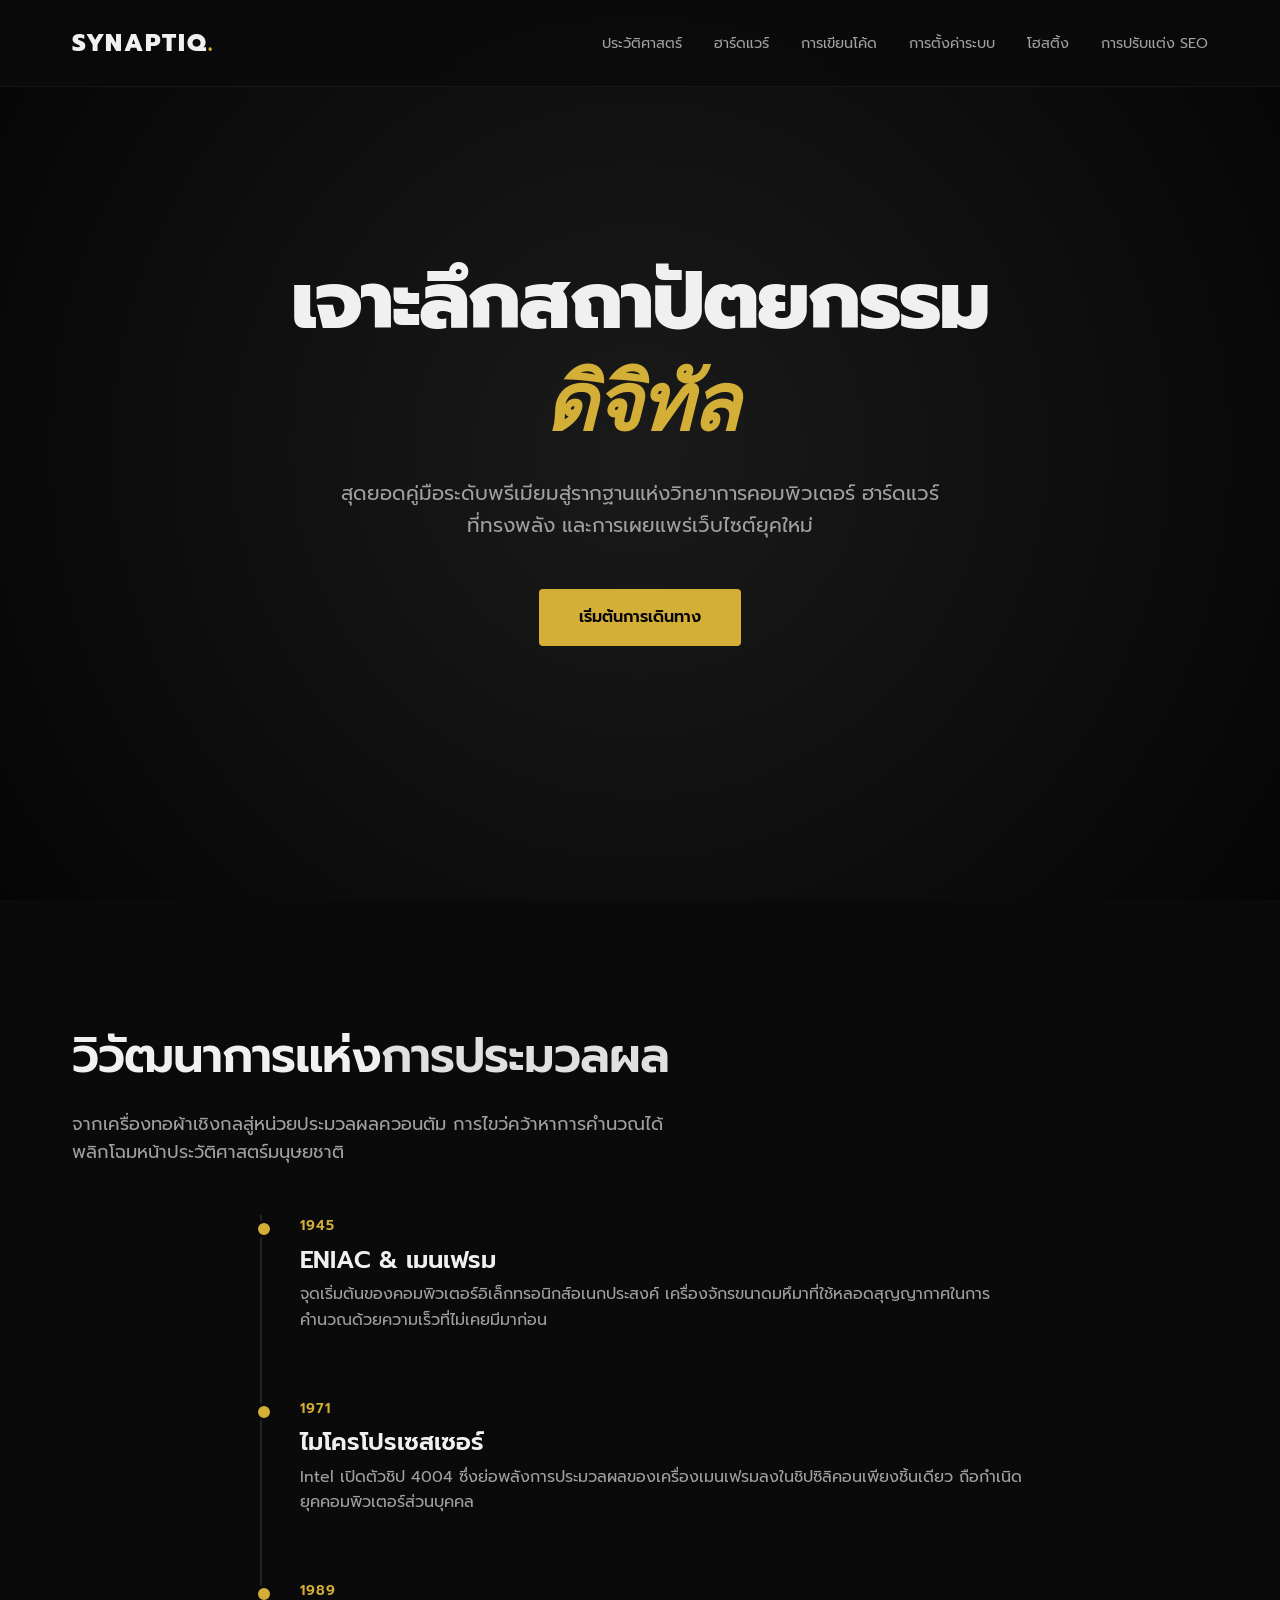
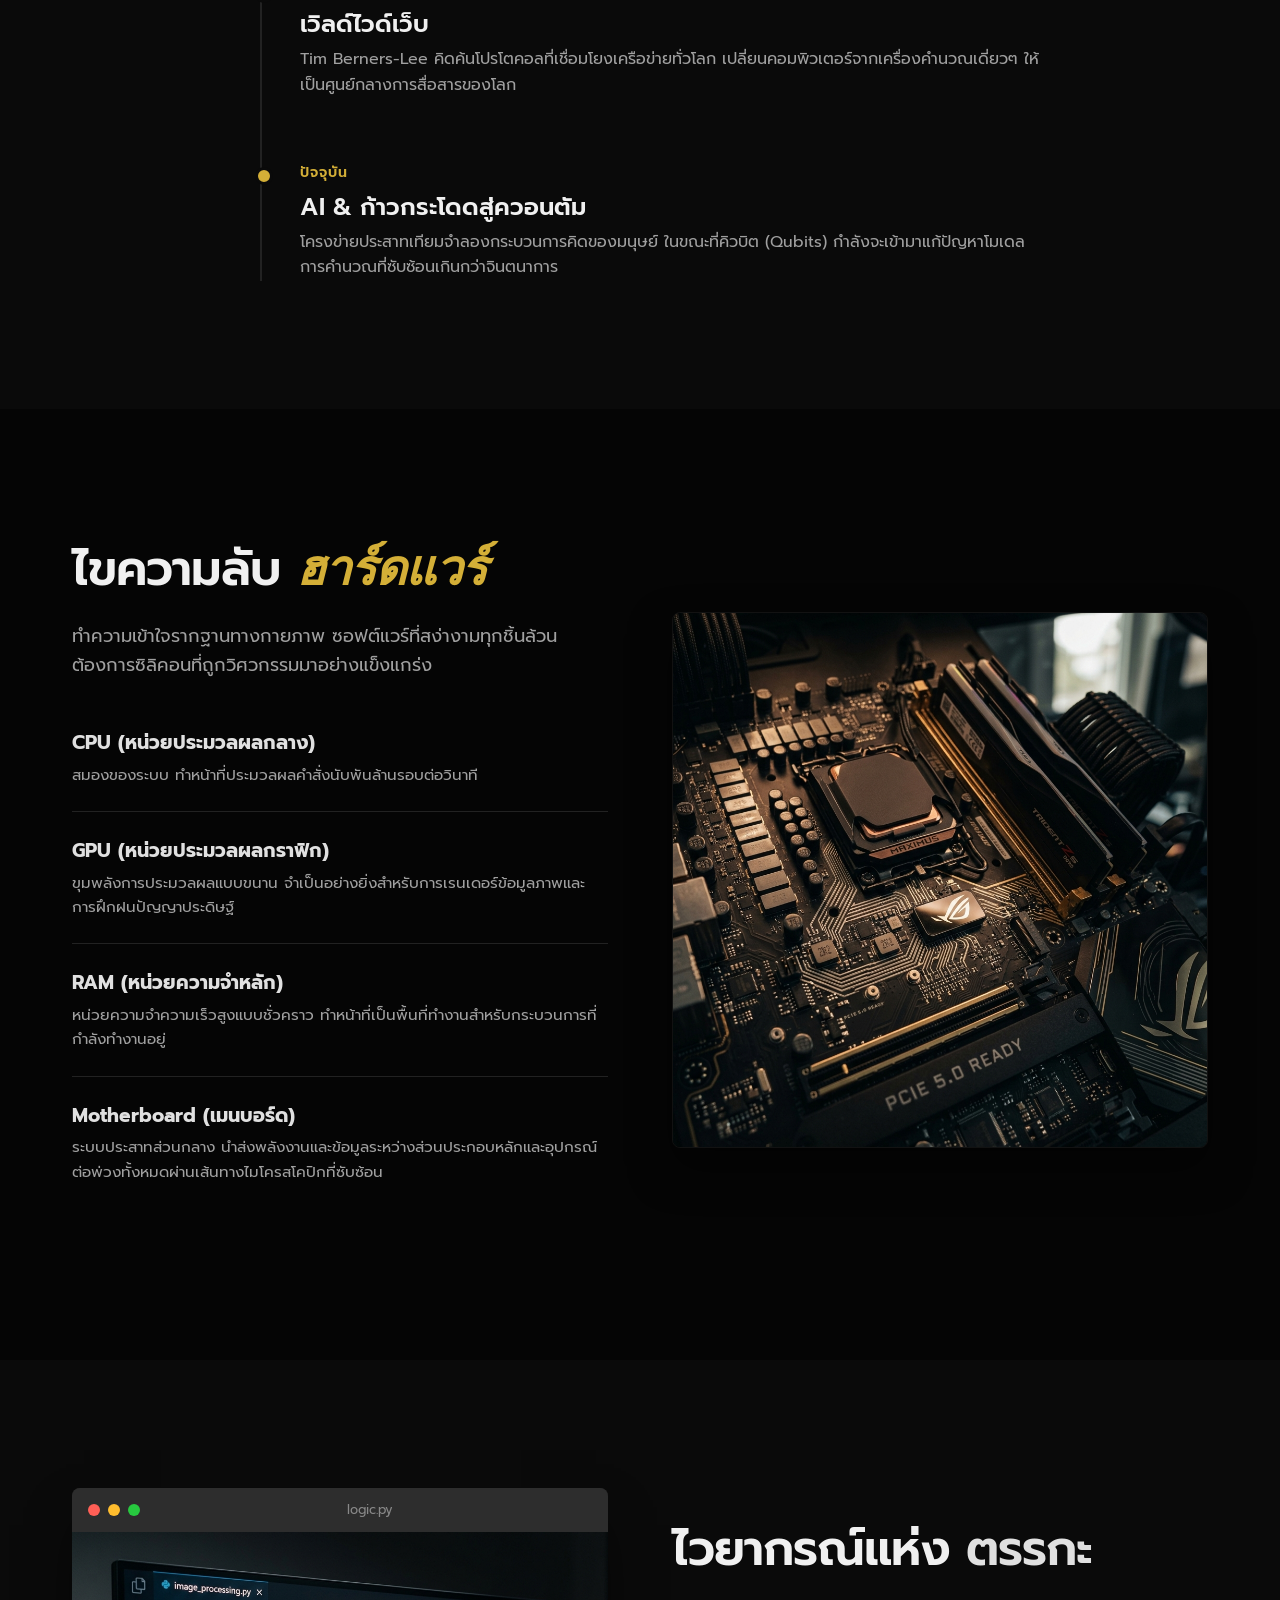
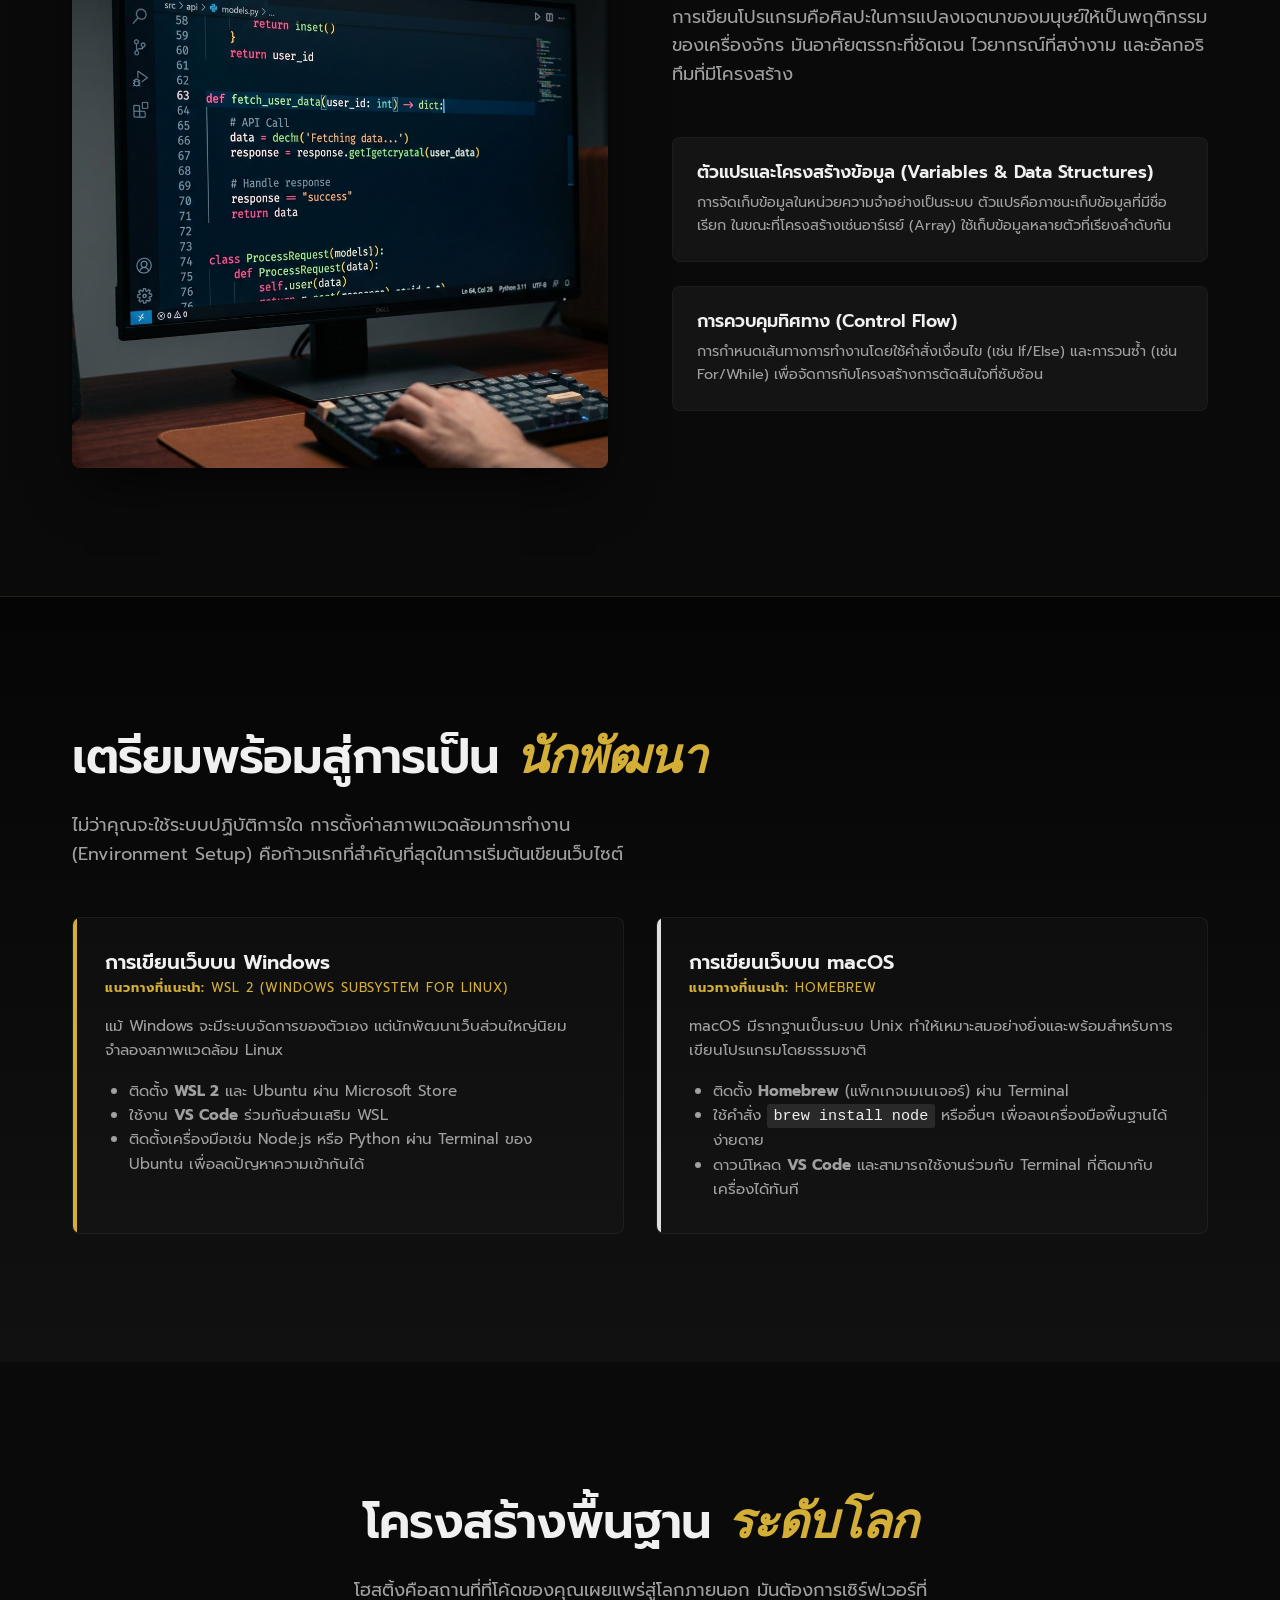
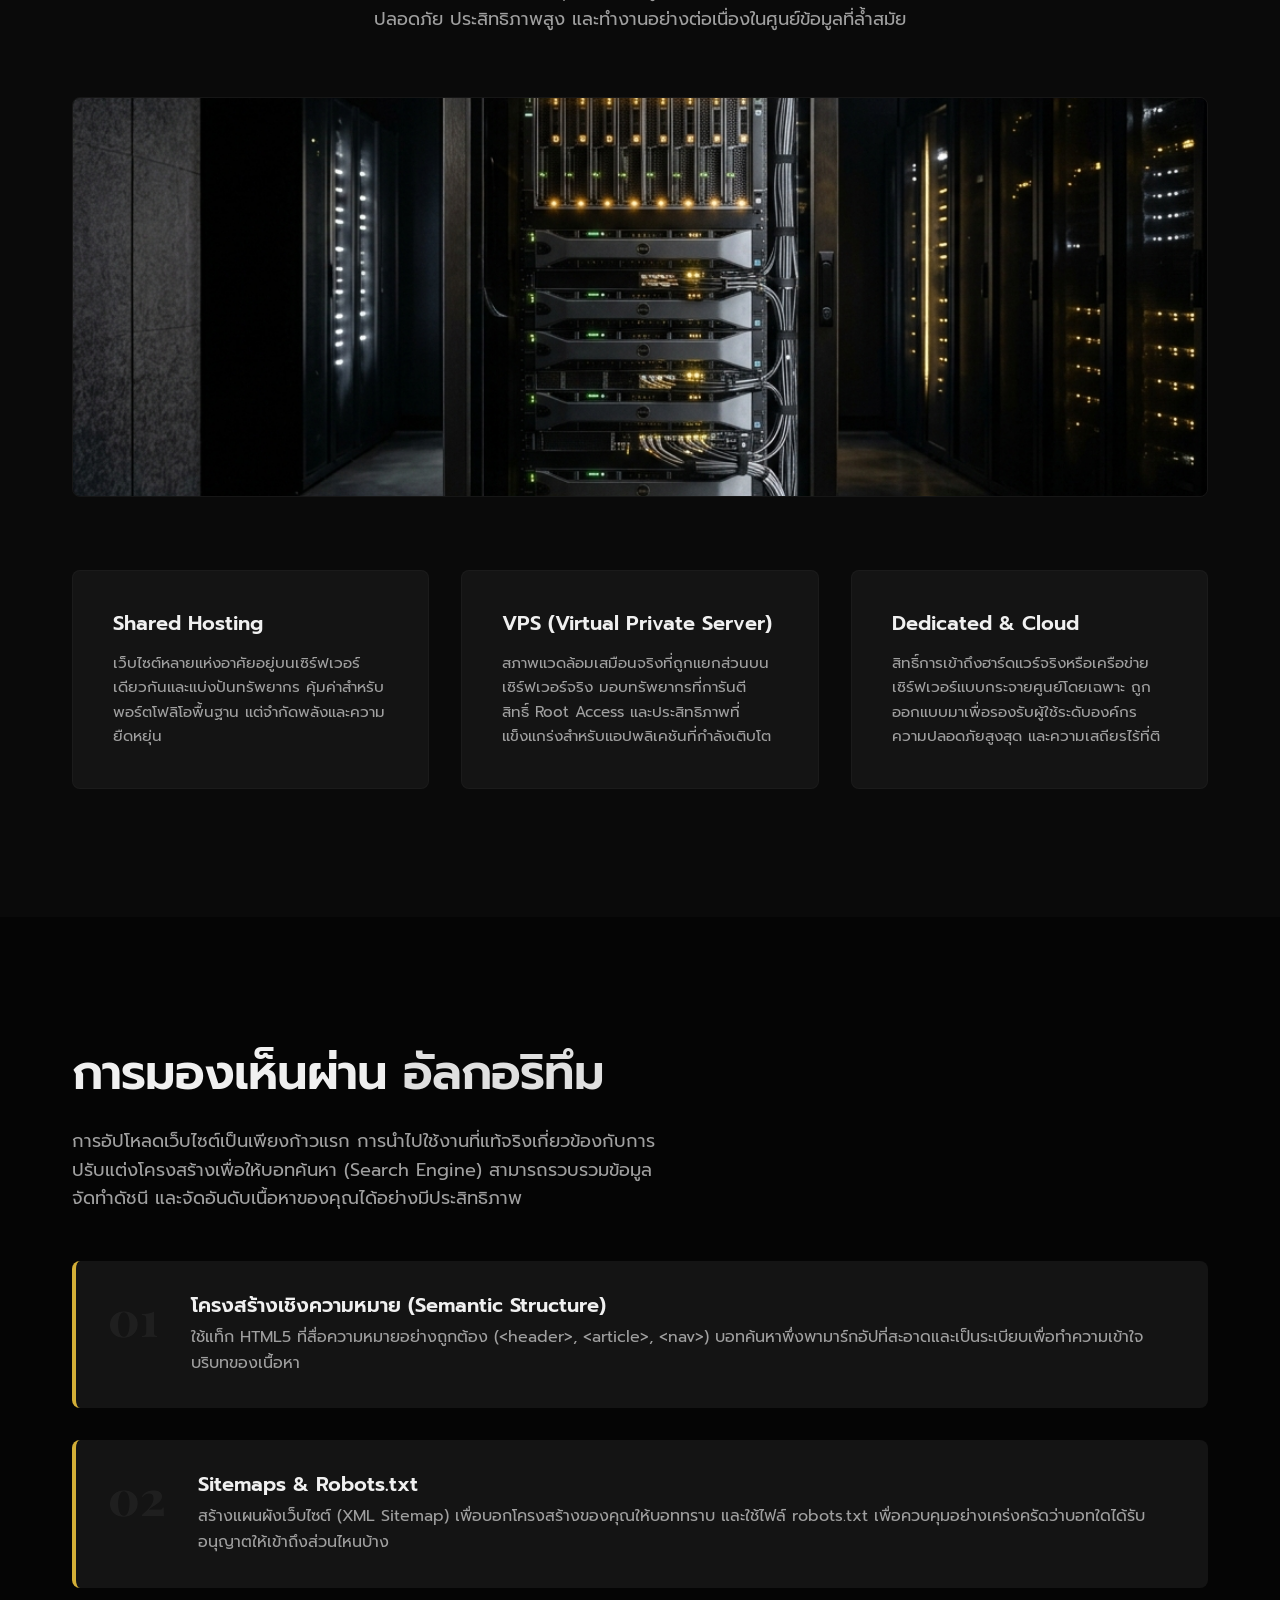
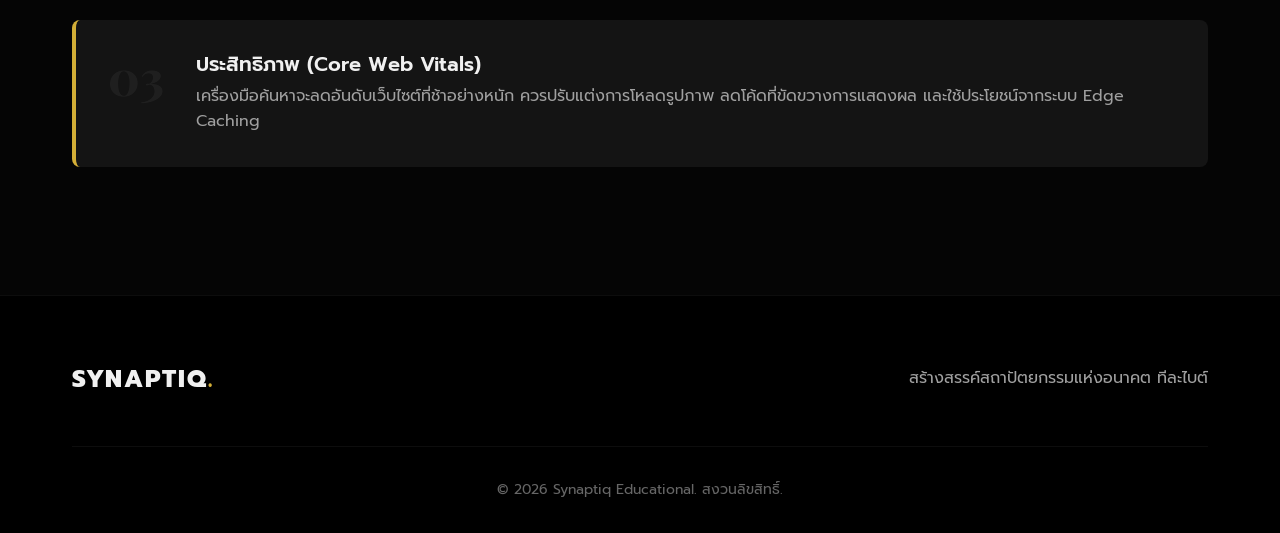
==== commit 0e54f60d: "Add files via upload" ====
--- a/index.html
+++ b/index.html
@@ -101,7 +101,7 @@
                     </ul>
                 </div>
                 <div class="split-image reveal">
-                    <img src="assets/motherboard.png" alt="ภาพซูมความละเอียดสูงของเมนบอร์ดระดับพรีเมียม">
+                    <img src="[data-uri]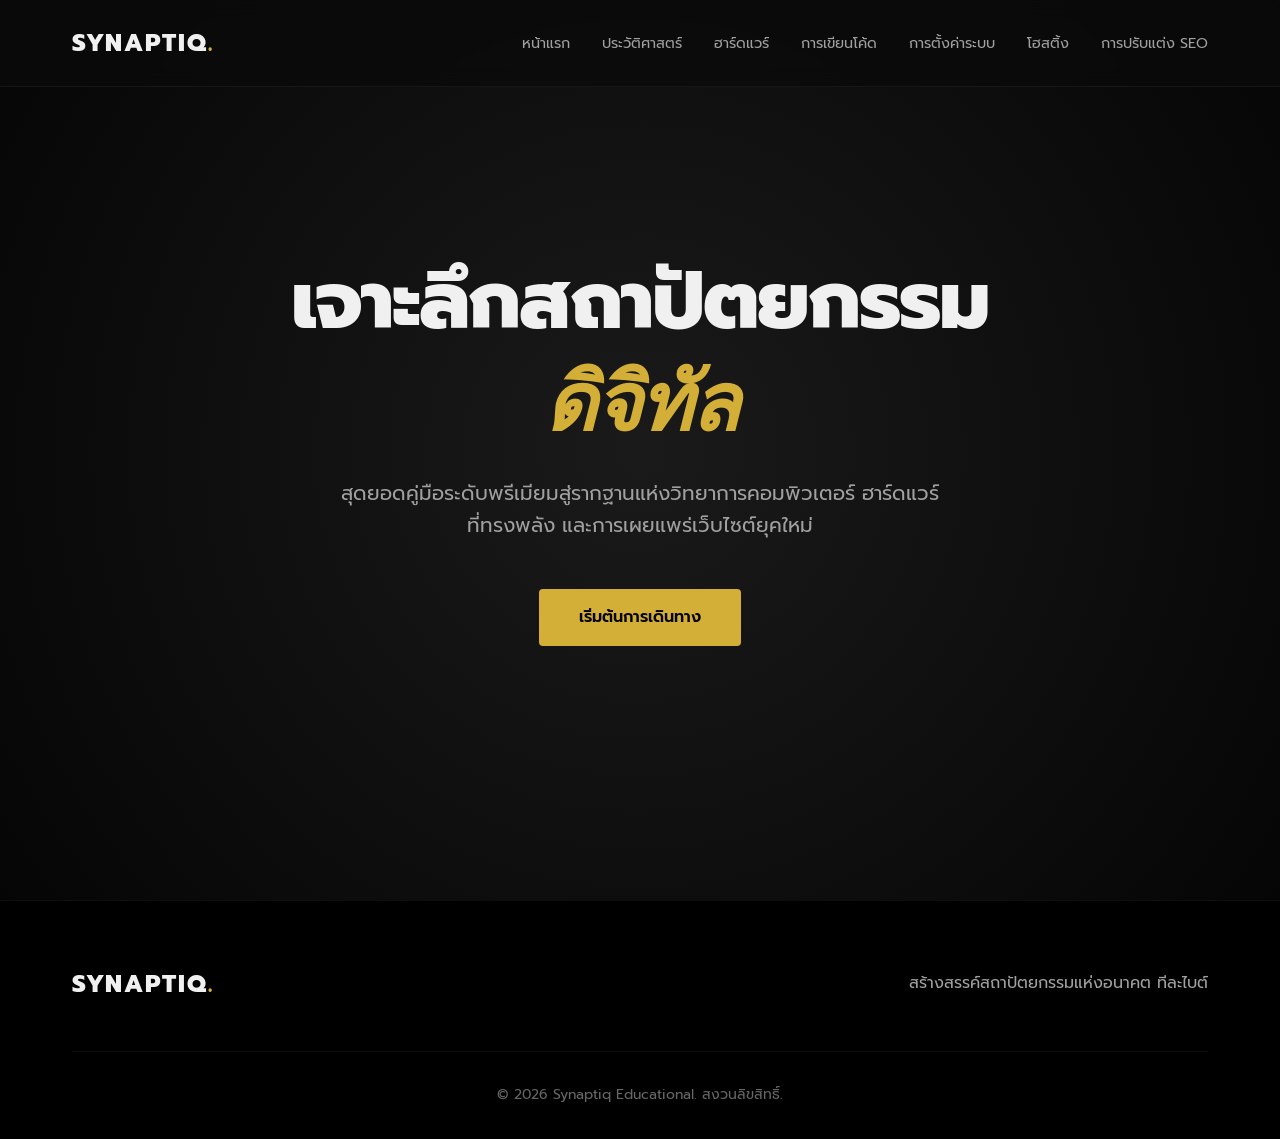
==== commit 49afd2c1: "Add files via upload" ====
--- a/index.html
+++ b/index.html
@@ -21,19 +21,19 @@
     <!-- Navigation -->
     <nav class="navbar">
         <div class="nav-container">
-            <a href="#" class="logo">SYNAPTIQ<span>.</span></a>
+            <a href="index.html" class="logo">SYNAPTIQ<span>.</span></a>
             <div class="nav-links">
-                <a href="#history">ประวัติศาสตร์</a>
-                <a href="#hardware">ฮาร์ดแวร์</a>
-                <a href="#coding">การเขียนโค้ด</a>
-                <a href="#setup">การตั้งค่าระบบ</a>
-                <a href="#hosting">โฮสติ้ง</a>
-                <a href="#seo">การปรับแต่ง SEO</a>
+                <a href="index.html">หน้าแรก</a>
+                <a href="history.html">ประวัติศาสตร์</a>
+                <a href="hardware.html">ฮาร์ดแวร์</a>
+                <a href="coding.html">การเขียนโค้ด</a>
+                <a href="setup.html">การตั้งค่าระบบ</a>
+                <a href="hosting.html">โฮสติ้ง</a>
+                <a href="seo.html">การปรับแต่ง SEO</a>
             </div>
         </div>
     </nav>
-
-    <!-- Hero Section -->
+<!-- Hero Section -->
     <header class="hero">
         <div class="hero-content reveal">
             <h1 class="hero-title">เจาะลึกสถาปัตยกรรม <br> <span class="highlight-gold">ดิจิทัล</span></h1>
@@ -42,194 +42,7 @@
         </div>
         <div class="hero-overlay"></div>
     </header>
-
-    <!-- Section: Computer History -->
-    <section id="history" class="section history-section dark-bg">
-        <div class="container reveal">
-            <h2 class="section-title">วิวัฒนาการแห่ง<span class="highlight-silver">การประมวลผล</span></h2>
-            <p class="section-desc">จากเครื่องทอผ้าเชิงกลสู่หน่วยประมวลผลควอนตัม การไขว่คว้าหาการคำนวณได้พลิกโฉมหน้าประวัติศาสตร์มนุษยชาติ</p>
-            
-            <div class="timeline">
-                <div class="timeline-item">
-                    <div class="timeline-date">1945</div>
-                    <h3 class="timeline-title">ENIAC & เมนเฟรม</h3>
-                    <p>จุดเริ่มต้นของคอมพิวเตอร์อิเล็กทรอนิกส์อเนกประสงค์ เครื่องจักรขนาดมหึมาที่ใช้หลอดสุญญากาศในการคำนวณด้วยความเร็วที่ไม่เคยมีมาก่อน</p>
-                </div>
-                <div class="timeline-item">
-                    <div class="timeline-date">1971</div>
-                    <h3 class="timeline-title">ไมโครโปรเซสเซอร์</h3>
-                    <p>Intel เปิดตัวชิป 4004 ซึ่งย่อพลังการประมวลผลของเครื่องเมนเฟรมลงในชิปซิลิคอนเพียงชิ้นเดียว ถือกำเนิดยุคคอมพิวเตอร์ส่วนบุคคล</p>
-                </div>
-                <div class="timeline-item">
-                    <div class="timeline-date">1989</div>
-                    <h3 class="timeline-title">เวิลด์ไวด์เว็บ</h3>
-                    <p>Tim Berners-Lee คิดค้นโปรโตคอลที่เชื่อมโยงเครือข่ายทั่วโลก เปลี่ยนคอมพิวเตอร์จากเครื่องคำนวณเดี่ยวๆ ให้เป็นศูนย์กลางการสื่อสารของโลก</p>
-                </div>
-                <div class="timeline-item">
-                    <div class="timeline-date">ปัจจุบัน</div>
-                    <h3 class="timeline-title">AI & ก้าวกระโดดสู่ควอนตัม</h3>
-                    <p>โครงข่ายประสาทเทียมจำลองกระบวนการคิดของมนุษย์ ในขณะที่คิวบิต (Qubits) กำลังจะเข้ามาแก้ปัญหาโมเดลการคำนวณที่ซับซ้อนเกินกว่าจินตนาการ</p>
-                </div>
-            </div>
-        </div>
-    </section>
-
-    <!-- Section: Hardware -->
-    <section id="hardware" class="section hardware-section darker-bg">
-        <div class="container">
-            <div class="split-layout">
-                <div class="split-content reveal">
-                    <h2 class="section-title">ไขความลับ <span class="highlight-gold">ฮาร์ดแวร์</span></h2>
-                    <p class="section-desc">ทำความเข้าใจรากฐานทางกายภาพ ซอฟต์แวร์ที่สง่างามทุกชิ้นล้วนต้องการซิลิคอนที่ถูกวิศวกรรมมาอย่างแข็งแกร่ง</p>
-                    <ul class="feature-list">
-                        <li>
-                            <strong>CPU (หน่วยประมวลผลกลาง)</strong>
-                            <p>สมองของระบบ ทำหน้าที่ประมวลผลคำสั่งนับพันล้านรอบต่อวินาที</p>
-                        </li>
-                        <li>
-                            <strong>GPU (หน่วยประมวลผลกราฟิก)</strong>
-                            <p>ขุมพลังการประมวลผลแบบขนาน จำเป็นอย่างยิ่งสำหรับการเรนเดอร์ข้อมูลภาพและการฝึกฝนปัญญาประดิษฐ์</p>
-                        </li>
-                        <li>
-                            <strong>RAM (หน่วยความจำหลัก)</strong>
-                            <p>หน่วยความจำความเร็วสูงแบบชั่วคราว ทำหน้าที่เป็นพื้นที่ทำงานสำหรับกระบวนการที่กำลังทำงานอยู่</p>
-                        </li>
-                        <li>
-                            <strong>Motherboard (เมนบอร์ด)</strong>
-                            <p>ระบบประสาทส่วนกลาง นำส่งพลังงานและข้อมูลระหว่างส่วนประกอบหลักและอุปกรณ์ต่อพ่วงทั้งหมดผ่านเส้นทางไมโครสโคปิกที่ซับซ้อน</p>
-                        </li>
-                    </ul>
-                </div>
-                <div class="split-image reveal">
-                    <img src="[data-uri]